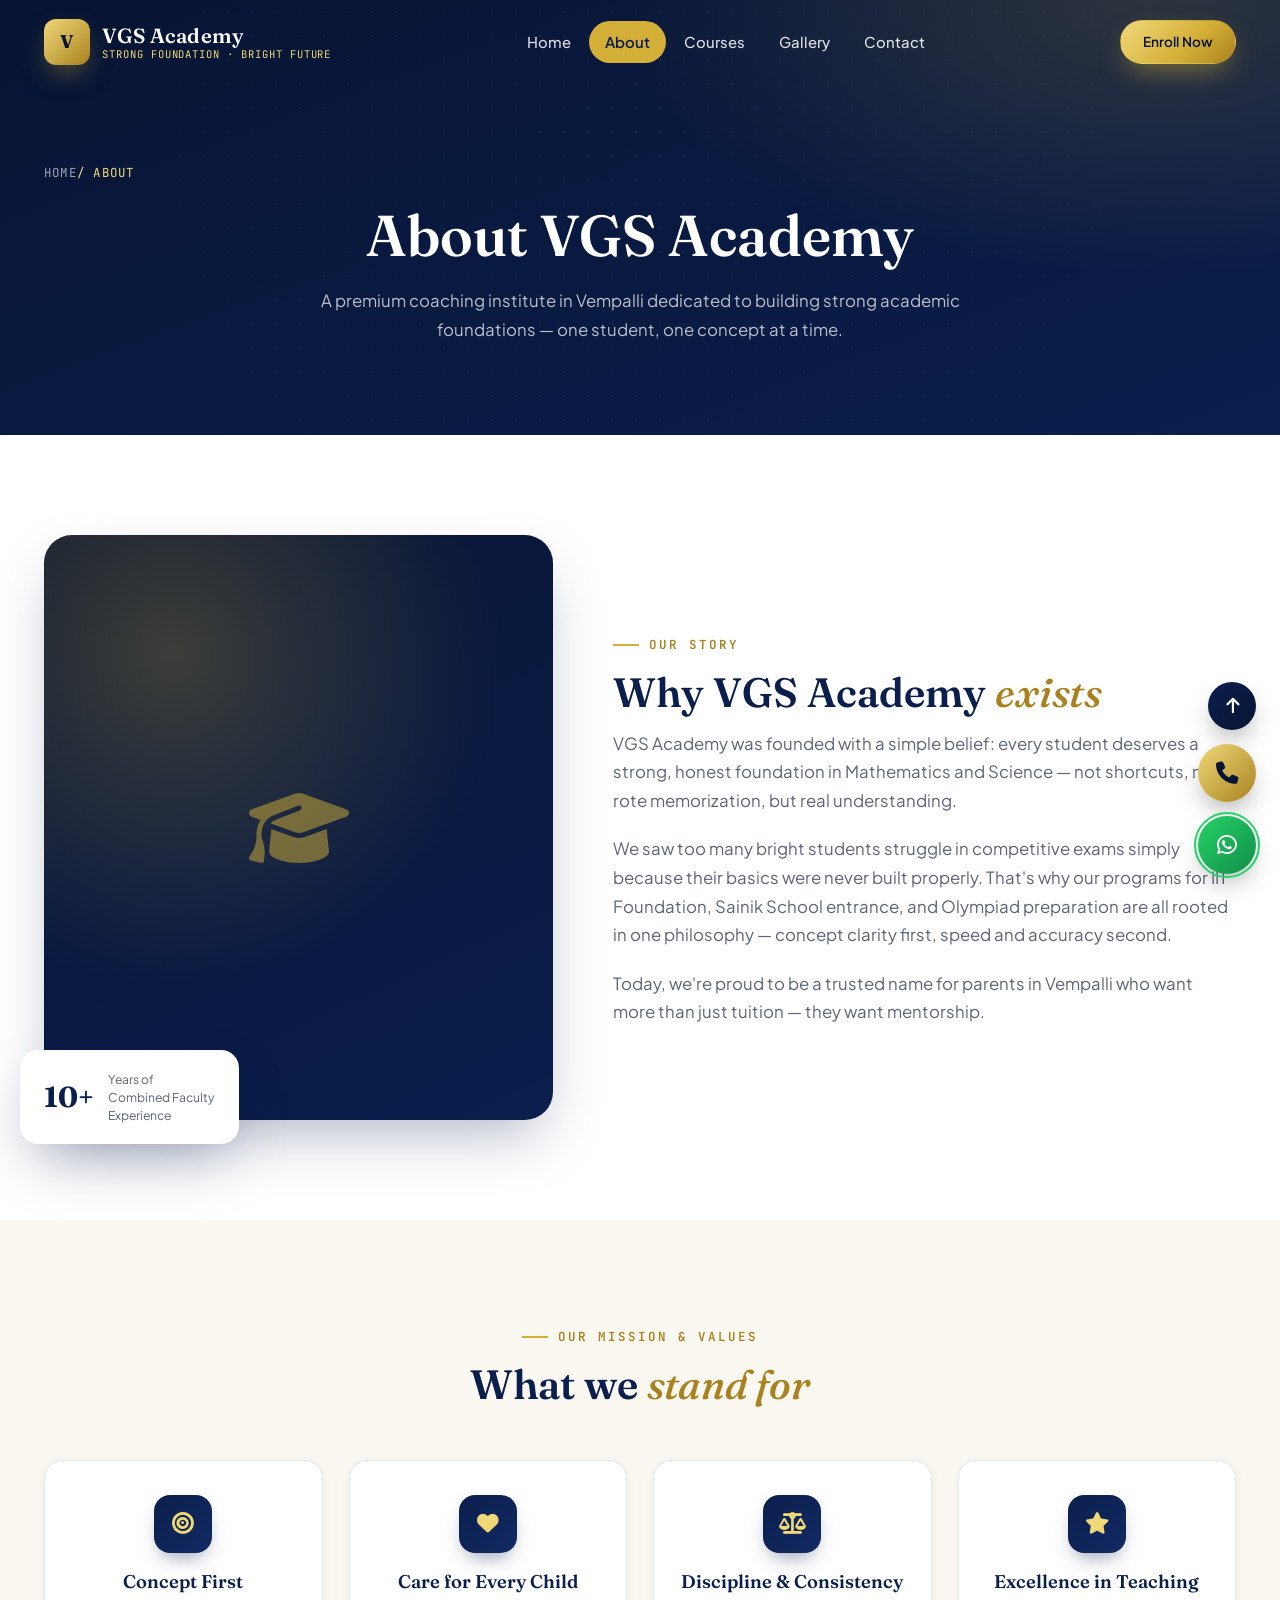
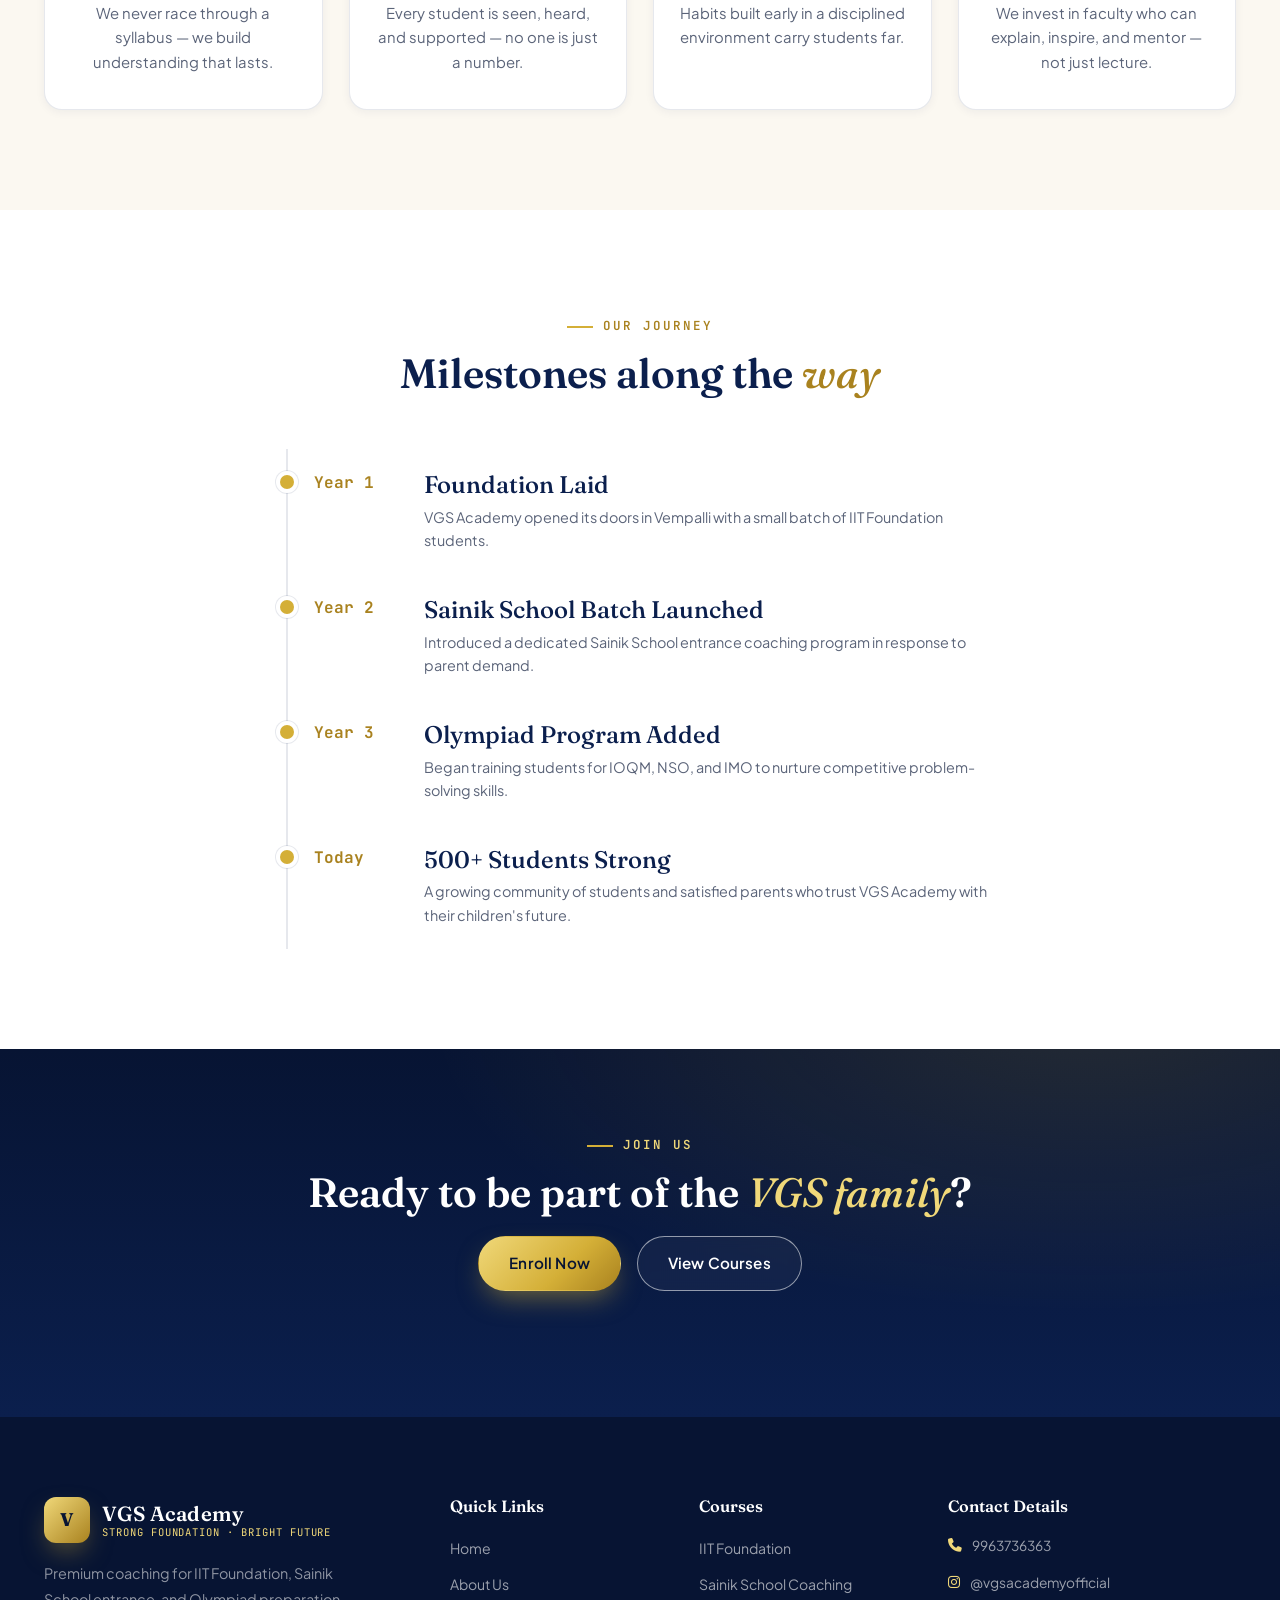
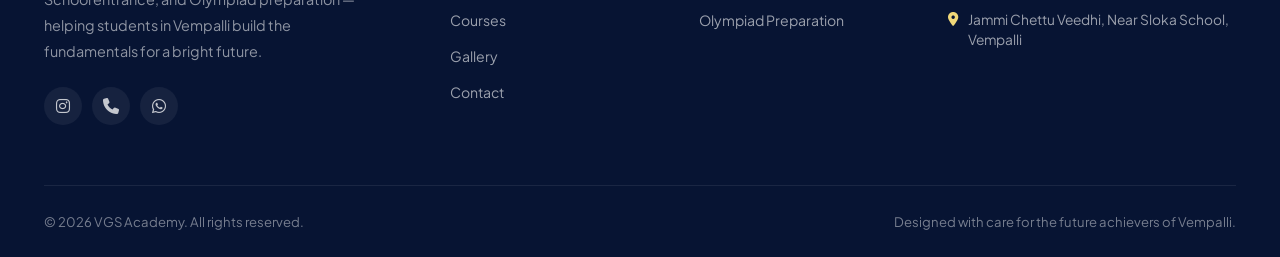
==== about.html @ bb4ebc52 "Init VGS Academy: Flask backend, SQLite database, WhatsApp integration, Admin dashboard, and Gallery" ====
<!DOCTYPE html>
<html lang="en">
<head>
<meta charset="UTF-8">
<meta name="viewport" content="width=device-width, initial-scale=1.0">
<title>About Us | VGS Academy</title>
<meta name="description" content="Learn about VGS Academy's mission to build strong academic foundations for students preparing for IIT-JEE, Sainik School and Olympiads.">
<link rel="icon" href="data:image/svg+xml,<svg xmlns=%22http://www.w3.org/2000/svg%22 viewBox=%220 0 100 100%22><rect width=%22100%22 height=%22100%22 rx=%2222%22 fill=%22%230B1F4D%22/><text x=%2250%22 y=%2266%22 font-size=%2244%22 fill=%22%23D4AF37%22 text-anchor=%22middle%22 font-family=%22serif%22>V</text></svg>">
<link rel="preconnect" href="https://fonts.googleapis.com">
<link href="https://fonts.googleapis.com/css2?family=Fraunces:ital,wght@0,500;0,600;0,700;1,500&family=Plus+Jakarta+Sans:wght@400;500;600;700;800&family=JetBrains+Mono:wght@500;600&display=swap" rel="stylesheet">
<link rel="stylesheet" href="https://cdnjs.cloudflare.com/ajax/libs/font-awesome/6.5.1/css/all.min.css">
<link rel="stylesheet" href="https://cdnjs.cloudflare.com/ajax/libs/bootstrap/5.3.3/css/bootstrap.min.css">
<link rel="stylesheet" href="css/style.css">
</head>
<body>

<header class="navbar" id="navbar">
  <div class="container">
    <a href="index.html" class="brand">
      <span class="brand-mark">V</span>
      <span class="brand-text"><span class="name">VGS Academy</span><span class="tag">Strong Foundation · Bright Future</span></span>
    </a>
    <nav class="nav-links">
      <a href="index.html">Home</a>
      <a href="about.html" class="active">About</a>
      <a href="courses.html">Courses</a>
      <a href="gallery.html">Gallery</a>
      <a href="contact.html">Contact</a>
    </nav>
    <div class="nav-cta"><a href="contact.html" class="btn btn-gold btn-sm">Enroll Now</a></div>
    <button class="nav-toggle" aria-label="Open menu"><i class="fa-solid fa-bars"></i></button>
  </div>
</header>

<div class="mobile-menu">
  <div class="mobile-menu-top">
    <span class="brand-text"><span class="name" style="color:#fff;">VGS Academy</span></span>
    <button class="mobile-close" aria-label="Close menu"><i class="fa-solid fa-xmark"></i></button>
  </div>
  <a href="index.html">Home</a>
  <a href="about.html">About</a>
  <a href="courses.html">Courses</a>
  <a href="gallery.html">Gallery</a>
  <a href="contact.html">Contact</a>
  <a href="contact.html" class="btn btn-gold" style="margin-top:26px; font-size:1rem;">Enroll Now</a>
</div>

<section class="page-hero">
  <div class="container">
    <div class="breadcrumb"><a href="index.html">Home</a> / About</div>
    <h1>About VGS Academy</h1>
    <p>A premium coaching institute in Vempalli dedicated to building strong academic foundations — one student, one concept at a time.</p>
  </div>
</section>

<section class="section-pad">
  <div class="container">
    <div class="about-split">
      <div class="about-visual reveal">
        <div class="about-frame"><i class="fa-solid fa-graduation-cap"></i></div>
        <div class="about-badge-float">
          <span class="n">10+</span>
          <span class="l">Years of<br>Combined Faculty<br>Experience</span>
        </div>
      </div>
      <div class="reveal reveal-delay-1">
        <span class="eyebrow">Our Story</span>
        <h2 class="section-title">Why VGS Academy <em>exists</em></h2>
        <p class="section-sub" style="margin-bottom:20px;">VGS Academy was founded with a simple belief: every student deserves a strong, honest foundation in Mathematics and Science — not shortcuts, not rote memorization, but real understanding.</p>
        <p class="section-sub" style="margin-bottom:20px;">We saw too many bright students struggle in competitive exams simply because their basics were never built properly. That's why our programs for IIT Foundation, Sainik School entrance, and Olympiad preparation are all rooted in one philosophy — concept clarity first, speed and accuracy second.</p>
        <p class="section-sub">Today, we're proud to be a trusted name for parents in Vempalli who want more than just tuition — they want mentorship.</p>
      </div>
    </div>
  </div>
</section>

<section class="section-pad bg-cream">
  <div class="container">
    <div class="section-head center reveal">
      <span class="eyebrow">Our Mission &amp; Values</span>
      <h2 class="section-title">What we <em>stand for</em></h2>
    </div>
    <div class="grid grid-4">
      <div class="feature-card value-card reveal"><div class="feature-icon" style="margin:0 auto 18px;"><i class="fa-solid fa-bullseye"></i></div><h3>Concept First</h3><p>We never race through a syllabus — we build understanding that lasts.</p></div>
      <div class="feature-card value-card reveal reveal-delay-1"><div class="feature-icon" style="margin:0 auto 18px;"><i class="fa-solid fa-heart"></i></div><h3>Care for Every Child</h3><p>Every student is seen, heard, and supported — no one is just a number.</p></div>
      <div class="feature-card value-card reveal reveal-delay-2"><div class="feature-icon" style="margin:0 auto 18px;"><i class="fa-solid fa-scale-balanced"></i></div><h3>Discipline &amp; Consistency</h3><p>Habits built early in a disciplined environment carry students far.</p></div>
      <div class="feature-card value-card reveal reveal-delay-3"><div class="feature-icon" style="margin:0 auto 18px;"><i class="fa-solid fa-star"></i></div><h3>Excellence in Teaching</h3><p>We invest in faculty who can explain, inspire, and mentor — not just lecture.</p></div>
    </div>
  </div>
</section>

<section class="section-pad">
  <div class="container">
    <div class="section-head center reveal">
      <span class="eyebrow">Our Journey</span>
      <h2 class="section-title">Milestones along the <em>way</em></h2>
    </div>
    <div style="max-width:720px; margin:0 auto;" class="reveal">
      <div class="timeline">
        <div class="tl-item"><span class="tl-year">Year 1</span><div><h4>Foundation Laid</h4><p>VGS Academy opened its doors in Vempalli with a small batch of IIT Foundation students.</p></div></div>
        <div class="tl-item"><span class="tl-year">Year 2</span><div><h4>Sainik School Batch Launched</h4><p>Introduced a dedicated Sainik School entrance coaching program in response to parent demand.</p></div></div>
        <div class="tl-item"><span class="tl-year">Year 3</span><div><h4>Olympiad Program Added</h4><p>Began training students for IOQM, NSO, and IMO to nurture competitive problem-solving skills.</p></div></div>
        <div class="tl-item"><span class="tl-year">Today</span><div><h4>500+ Students Strong</h4><p>A growing community of students and satisfied parents who trust VGS Academy with their children's future.</p></div></div>
      </div>
    </div>
  </div>
</section>

<section class="section-pad bg-navy-deep" style="padding:80px 0;">
  <div class="container" style="text-align:center;">
    <div class="reveal">
      <span class="eyebrow" style="color:var(--gold-light);">Join Us</span>
      <h2 class="section-title" style="color:#fff;">Ready to be part of the <em style="color:var(--gold-light);">VGS family</em>?</h2>
      <div class="hero-ctas" style="justify-content:center; margin-top:20px;">
        <a href="contact.html" class="btn btn-gold">Enroll Now</a>
        <a href="courses.html" class="btn btn-outline-light">View Courses</a>
      </div>
    </div>
  </div>
</section>

<footer class="footer">
  <div class="container">
    <div class="footer-grid">
      <div class="footer-brand">
        <div class="brand">
          <span class="brand-mark">V</span>
          <span class="brand-text"><span class="name" style="color:#fff;">VGS Academy</span><span class="tag">Strong Foundation · Bright Future</span></span>
        </div>
        <p>Premium coaching for IIT Foundation, Sainik School entrance, and Olympiad preparation — helping students in Vempalli build the fundamentals for a bright future.</p>
        <div class="footer-socials">
          <a href="https://instagram.com/vgsacademyofficial" target="_blank" rel="noopener" aria-label="Instagram"><i class="fa-brands fa-instagram"></i></a>
          <a href="tel:9963736363" aria-label="Call"><i class="fa-solid fa-phone"></i></a>
          <a href="https://wa.me/919963736363" target="_blank" rel="noopener" aria-label="WhatsApp"><i class="fa-brands fa-whatsapp"></i></a>
        </div>
      </div>
      <div>
        <h4>Quick Links</h4>
        <ul>
          <li><a href="index.html">Home</a></li>
          <li><a href="about.html">About Us</a></li>
          <li><a href="courses.html">Courses</a></li>
          <li><a href="gallery.html">Gallery</a></li>
          <li><a href="contact.html">Contact</a></li>
        </ul>
      </div>
      <div>
        <h4>Courses</h4>
        <ul>
          <li><a href="courses.html#iit-foundation">IIT Foundation</a></li>
          <li><a href="courses.html#sainik-school">Sainik School Coaching</a></li>
          <li><a href="courses.html#olympiad">Olympiad Preparation</a></li>
        </ul>
      </div>
      <div>
        <h4>Contact Details</h4>
        <div class="contact-mini"><i class="fa-solid fa-phone"></i><span>9963736363</span></div>
        <div class="contact-mini"><i class="fa-brands fa-instagram"></i><span>@vgsacademyofficial</span></div>
        <div class="contact-mini"><i class="fa-solid fa-location-dot"></i><span>Jammi Chettu Veedhi, Near Sloka School, Vempalli</span></div>
      </div>
    </div>
    <div class="footer-bottom">
      <span>© 2026 VGS Academy. All rights reserved.</span>
      <span>Designed with care for the future achievers of Vempalli.</span>
    </div>
  </div>
</footer>

<div class="float-stack">
  <a href="#" class="float-btn top" aria-label="Back to top"><i class="fa-solid fa-arrow-up"></i></a>
  <a href="tel:9963736363" class="float-btn call" aria-label="Call Now"><i class="fa-solid fa-phone"></i></a>
  <a href="https://wa.me/919963736363" target="_blank" rel="noopener" class="float-btn whatsapp" aria-label="WhatsApp"><span class="float-ping"></span><i class="fa-brands fa-whatsapp"></i></a>
</div>

<script src="https://cdnjs.cloudflare.com/ajax/libs/bootstrap/5.3.3/js/bootstrap.bundle.min.js"></script>
<script src="js/script.js"></script>
</body>
</html>
---- css/style.css ----
/* ==========================================================================
   VGS ACADEMY — Design System
   Palette: Royal Blue #0B1F4D · Gold #D4AF37 · White · Cream · Ink
   Type: "Fraunces" (display serif) + "Plus Jakarta Sans" (body/UI)
   ========================================================================== */

:root{
  --navy: #0B1F4D;
  --navy-2: #122a63;
  --navy-dark: #071433;
  --gold: #D4AF37;
  --gold-light: #f0d879;
  --gold-deep: #a9821f;
  --white: #ffffff;
  --cream: #FBF8F1;
  --cream-2: #F4EFE2;
  --ink: #1C2333;
  --ink-muted: #5B6479;
  --line: rgba(11,31,77,0.10);
  --shadow-sm: 0 2px 10px rgba(11,31,77,0.06);
  --shadow-md: 0 10px 30px rgba(11,31,77,0.10);
  --shadow-lg: 0 25px 60px -15px rgba(11,31,77,0.35);
  --shadow-gold: 0 12px 28px -8px rgba(212,175,55,0.55);
  --radius-sm: 10px;
  --radius-md: 18px;
  --radius-lg: 28px;
  --ff-display: "Fraunces", "Georgia", serif;
  --ff-body: "Plus Jakarta Sans", "Segoe UI", sans-serif;
  --ff-mono: "JetBrains Mono", monospace;
  --container: 1240px;
  --nav-h: 84px;
}

*,*::before,*::after{ box-sizing: border-box; }
html{ scroll-behavior: smooth; }
body{
  margin:0;
  font-family: var(--ff-body);
  color: var(--ink);
  background: var(--white);
  -webkit-font-smoothing: antialiased;
  overflow-x: hidden;
}
img{ max-width:100%; display:block; }
a{ text-decoration:none; color:inherit; }
ul{ list-style:none; margin:0; padding:0; }
button{ font-family: inherit; cursor:pointer; }
input,textarea,select{ font-family: inherit; }

.container{ width:100%; max-width: var(--container); margin:0 auto; padding: 0 24px; }
section{ position:relative; }

/* Eyebrow / section heading system */
.eyebrow{
  display:inline-flex; align-items:center; gap:10px;
  font-family: var(--ff-mono);
  font-size: 12.5px; letter-spacing: 0.16em; text-transform: uppercase;
  color: var(--gold-deep);
  font-weight: 600;
  margin-bottom: 14px;
}
.eyebrow::before{
  content:""; width:26px; height:2px; background: var(--gold);
  display:inline-block;
}
.section-head{ max-width: 680px; margin-bottom: 52px; }
.section-head.center{ margin-left:auto; margin-right:auto; text-align:center; }
.section-title{
  font-family: var(--ff-display);
  font-optical-sizing: auto;
  font-weight: 600;
  font-size: clamp(2rem, 3.2vw, 2.7rem);
  line-height: 1.15;
  color: var(--navy);
  margin: 0 0 14px;
}
.section-title em{ font-style: italic; color: var(--gold-deep); font-weight: 500; }
.section-sub{ color: var(--ink-muted); font-size: 1.05rem; line-height: 1.7; margin:0; }
.section-head.light .section-title{ color:var(--white); }
.section-head.light .section-sub{ color: rgba(255,255,255,0.72); }
.section-head.light .eyebrow{ color: var(--gold-light); }
.section-head.light .eyebrow::before{ background: var(--gold-light); }

.section-pad{ padding: 100px 0; }
.bg-cream{ background: var(--cream); }
.bg-navy{ background: var(--navy); color:var(--white); }
.bg-navy-deep{
  background:
    radial-gradient(1100px 500px at 85% -10%, rgba(212,175,55,0.14), transparent 60%),
    linear-gradient(180deg, var(--navy-dark), var(--navy));
  color: var(--white);
}

/* Buttons */
.btn{
  display:inline-flex; align-items:center; justify-content:center; gap:10px;
  padding: 15px 30px;
  border-radius: 999px;
  font-weight: 600;
  font-size: 0.95rem;
  letter-spacing: 0.01em;
  border: 1.5px solid transparent;
  transition: transform .35s cubic-bezier(.2,.9,.3,1), box-shadow .35s ease, background .35s ease, color .35s ease, border-color .35s ease;
  white-space: nowrap;
}
.btn:active{ transform: translateY(1px) scale(.99); }
.btn-gold{
  background: linear-gradient(135deg, var(--gold-light), var(--gold) 60%, var(--gold-deep));
  color: var(--navy-dark);
  box-shadow: var(--shadow-gold);
}
.btn-gold:hover{ transform: translateY(-3px); box-shadow: 0 18px 36px -10px rgba(212,175,55,0.65); }
.btn-outline-light{
  border-color: rgba(255,255,255,0.55);
  color: var(--white);
  background: rgba(255,255,255,0.04);
  backdrop-filter: blur(6px);
}
.btn-outline-light:hover{ background: rgba(255,255,255,0.14); border-color: #fff; transform: translateY(-3px); }
.btn-navy{
  background: var(--navy);
  color: var(--white);
  box-shadow: var(--shadow-md);
}
.btn-navy:hover{ background: var(--navy-2); transform: translateY(-3px); }
.btn-block{ width:100%; }
.btn-sm{ padding: 11px 22px; font-size: 0.85rem; }

/* ==========================================================================
   NAVIGATION
   ========================================================================== */
.navbar{
  position: fixed; top:0; left:0; right:0; z-index: 1000;
  height: var(--nav-h);
  display:flex; align-items:center;
  background: rgba(11,31,77,0.0);
  transition: background .4s ease, height .4s ease, box-shadow .4s ease, backdrop-filter .4s ease;
}
.navbar.is-scrolled{
  height: 68px;
  background: rgba(11,31,77,0.92);
  backdrop-filter: blur(14px) saturate(140%);
  box-shadow: 0 8px 30px rgba(7,20,51,0.25);
}
.navbar .container{ display:flex; align-items:center; justify-content:space-between; }
.brand{ display:flex; align-items:center; gap:12px; }
.brand-mark{
  width:46px; height:46px; border-radius: 12px;
  background: linear-gradient(135deg, var(--gold-light), var(--gold-deep));
  display:flex; align-items:center; justify-content:center;
  font-family: var(--ff-display); font-weight:700; color: var(--navy-dark);
  font-size: 1.15rem; box-shadow: var(--shadow-gold);
  flex-shrink:0;
}
.brand-text{ display:flex; flex-direction:column; line-height:1.15; }
.brand-text .name{ font-family: var(--ff-display); font-weight:600; font-size:1.28rem; color:#fff; letter-spacing:.01em; }
.brand-text .tag{ font-size:.66rem; letter-spacing:.09em; text-transform:uppercase; color: var(--gold-light); font-family: var(--ff-mono); }

.nav-links{ display:flex; align-items:center; gap:2px; }
.nav-links a{
  color: rgba(255,255,255,0.86); font-weight:500; font-size:0.93rem;
  padding: 10px 16px; border-radius: 999px; position:relative;
  transition: color .3s ease, background .3s ease;
}
.nav-links a:hover{ color:#fff; background: rgba(255,255,255,0.08); }
.nav-links a.active{ color: var(--navy); background: var(--gold); font-weight:600; }
.nav-cta{ display:flex; align-items:center; gap:10px; }
.nav-toggle{
  display:none; width:44px; height:44px; border-radius:12px; border:1px solid rgba(255,255,255,.25);
  background: rgba(255,255,255,.06); color:#fff; align-items:center; justify-content:center; font-size:1.15rem;
}

.mobile-menu{
  position: fixed; inset: 0; z-index:1100;
  background: var(--navy-dark);
  display:flex; flex-direction:column;
  padding: 26px 26px 40px;
  transform: translateX(100%);
  transition: transform .45s cubic-bezier(.2,.9,.2,1);
}
.mobile-menu.open{ transform: translateX(0); }
.mobile-menu-top{ display:flex; justify-content:space-between; align-items:center; margin-bottom: 40px; }
.mobile-menu a{
  color:#fff; font-family: var(--ff-display); font-size:1.7rem; padding: 16px 4px;
  border-bottom: 1px solid rgba(255,255,255,0.08);
}
.mobile-close{ width:44px;height:44px;border-radius:12px;background:rgba(255,255,255,.08);color:#fff;display:flex;align-items:center;justify-content:center;border:none;font-size:1.2rem; }

/* ==========================================================================
   HERO
   ========================================================================== */
.hero{
  position: relative;
  min-height: 100vh;
  display:flex; align-items:center;
  background:
    radial-gradient(900px 500px at 88% 8%, rgba(212,175,55,0.22), transparent 60%),
    radial-gradient(700px 500px at 8% 95%, rgba(212,175,55,0.10), transparent 55%),
    linear-gradient(160deg, var(--navy-dark) 0%, var(--navy) 55%, var(--navy-2) 100%);
  overflow: hidden;
  padding-top: var(--nav-h);
}
.hero-pattern{
  position:absolute; inset:0; opacity:0.5; pointer-events:none;
  background-image: radial-gradient(rgba(255,255,255,0.09) 1px, transparent 1px);
  background-size: 26px 26px;
  mask-image: radial-gradient(circle at 70% 40%, black, transparent 75%);
}
.hero-orbit-icon{
  position:absolute; color: rgba(212,175,55,0.28); pointer-events:none;
  animation: floaty 7s ease-in-out infinite;
}
.hero-orbit-icon.i1{ top: 16%; left: 6%; font-size: 2.4rem; animation-delay: 0s; }
.hero-orbit-icon.i2{ top: 68%; left: 12%; font-size: 1.8rem; animation-delay: 1.2s; color: rgba(255,255,255,0.14);}
.hero-orbit-icon.i3{ top: 12%; right: 8%; font-size: 3rem; animation-delay: .6s; }
.hero-orbit-icon.i4{ top: 78%; right: 14%; font-size: 2.1rem; animation-delay: 1.8s; color: rgba(255,255,255,0.14);}
.hero-orbit-icon.i5{ top: 45%; right: 4%; font-size: 1.6rem; animation-delay: 2.4s; }
@keyframes floaty{ 0%,100%{ transform: translateY(0) rotate(0deg);} 50%{ transform: translateY(-18px) rotate(6deg);} }

.hero .container{ display:grid; grid-template-columns: 1.15fr 0.85fr; gap: 40px; align-items:center; position:relative; z-index:2; padding-top: 40px; padding-bottom: 60px; }

.hero-badge{
  display:inline-flex; align-items:center; gap:8px;
  background: rgba(212,175,55,0.12); border:1px solid rgba(212,175,55,0.4);
  color: var(--gold-light); padding: 8px 16px; border-radius:999px;
  font-family: var(--ff-mono); font-size:0.75rem; letter-spacing:0.08em; text-transform:uppercase;
  margin-bottom: 26px;
}
.hero-title{
  font-family: var(--ff-display);
  font-size: clamp(2.8rem, 6vw, 5rem);
  line-height: 0.98;
  color: #fff;
  font-weight: 600;
  margin: 0 0 4px;
  letter-spacing: -0.01em;
}
.hero-title .accent{
  font-style: italic; font-weight: 500;
  background: linear-gradient(135deg, var(--gold-light), var(--gold));
  -webkit-background-clip: text; background-clip:text; color: transparent;
}
.hero-subtitle{
  font-size: clamp(1.05rem, 1.6vw, 1.35rem);
  color: var(--gold-light);
  font-weight: 600;
  margin: 18px 0 20px;
  font-family: var(--ff-body);
}
.hero-desc{
  color: rgba(255,255,255,0.72);
  font-size: 1.05rem; line-height: 1.8; max-width: 560px; margin: 0 0 36px;
}
.hero-ctas{ display:flex; gap:16px; flex-wrap:wrap; margin-bottom: 46px; }
.hero-stats{ display:flex; gap: 34px; flex-wrap:wrap; }
.hero-stats .stat b{ display:block; font-family: var(--ff-display); font-size:1.7rem; color:#fff; }
.hero-stats .stat span{ font-size:0.8rem; color: rgba(255,255,255,0.55); letter-spacing:.02em; }

.hero-visual{ position:relative; }
.hero-card{
  position:relative; border-radius: var(--radius-lg);
  background: rgba(255,255,255,0.06);
  border: 1px solid rgba(255,255,255,0.14);
  backdrop-filter: blur(18px);
  box-shadow: var(--shadow-lg);
  padding: 30px;
  display:grid; gap: 16px;
}
.hero-card-row{
  display:flex; align-items:center; gap:14px;
  background: rgba(255,255,255,0.05);
  border: 1px solid rgba(255,255,255,0.08);
  border-radius: var(--radius-md);
  padding: 16px 18px;
  transition: transform .35s ease, background .35s ease;
}
.hero-card-row:hover{ transform: translateX(6px); background: rgba(255,255,255,0.09); }
.hero-card-row .ic{
  width:44px; height:44px; border-radius: 12px; flex-shrink:0;
  background: linear-gradient(135deg, var(--gold-light), var(--gold-deep));
  display:flex; align-items:center; justify-content:center; color: var(--navy-dark); font-size:1.05rem;
}
.hero-card-row .txt b{ display:block; color:#fff; font-size:0.95rem; }
.hero-card-row .txt span{ color: rgba(255,255,255,0.55); font-size:0.78rem; }
.hero-card-badge{
  position:absolute; top:-18px; right:24px;
  background: linear-gradient(135deg, var(--gold-light), var(--gold-deep));
  color: var(--navy-dark); font-weight:700; font-size:0.8rem;
  padding: 10px 18px; border-radius: 999px; box-shadow: var(--shadow-gold);
  display:flex; align-items:center; gap:8px;
}

.scroll-cue{
  position:absolute; bottom: 26px; left:50%; transform: translateX(-50%);
  display:flex; flex-direction:column; align-items:center; gap:8px;
  color: rgba(255,255,255,0.5); font-family: var(--ff-mono); font-size:.7rem; letter-spacing:.12em; text-transform:uppercase;
  z-index:2;
}
.scroll-cue .line{ width:1px; height:34px; background: linear-gradient(var(--gold), transparent); animation: pulse-line 1.8s ease-in-out infinite; }
@keyframes pulse-line{ 0%,100%{ opacity:.3; } 50%{ opacity:1; } }

/* ==========================================================================
   PAGE HERO (inner pages)
   ========================================================================== */
.page-hero{
  padding: calc(var(--nav-h) + 80px) 0 90px;
  background:
    radial-gradient(900px 460px at 90% 0%, rgba(212,175,55,0.18), transparent 60%),
    linear-gradient(160deg, var(--navy-dark), var(--navy));
  color:#fff; text-align:center; position:relative; overflow:hidden;
}
.page-hero::after{
  content:""; position:absolute; inset:0;
  background-image: radial-gradient(rgba(255,255,255,0.08) 1px, transparent 1px);
  background-size: 24px 24px;
  mask-image: radial-gradient(circle at 50% 30%, black, transparent 75%);
}
.page-hero .container{ position:relative; z-index:2; }
.breadcrumb{ font-family: var(--ff-mono); font-size:.78rem; letter-spacing:.1em; text-transform:uppercase; color: var(--gold-light); margin-bottom:18px; }
.breadcrumb a{ color: rgba(255,255,255,0.6); }
.page-hero h1{ font-family: var(--ff-display); font-size: clamp(2.3rem,4.6vw,3.6rem); margin:0 0 16px; font-weight:600; }
.page-hero p{ color: rgba(255,255,255,0.72); max-width: 640px; margin: 0 auto; font-size:1.05rem; line-height:1.75; }

/* ==========================================================================
   FEATURE / WHY-CHOOSE CARDS
   ========================================================================== */
.grid{ display:grid; gap: 26px; }
.grid-4{ grid-template-columns: repeat(4, 1fr); }
.grid-3{ grid-template-columns: repeat(3, 1fr); }
.grid-2{ grid-template-columns: repeat(2, 1fr); }

.feature-card{
  background: #fff; border-radius: var(--radius-md);
  border: 1px solid var(--line);
  padding: 32px 26px;
  box-shadow: var(--shadow-sm);
  transition: transform .4s cubic-bezier(.2,.9,.2,1), box-shadow .4s ease, border-color .4s ease;
  position: relative; overflow:hidden;
}
.feature-card::before{
  content:""; position:absolute; top:0; left:0; right:0; height:3px;
  background: linear-gradient(90deg, var(--gold), var(--navy));
  transform: scaleX(0); transform-origin:left; transition: transform .5s ease;
}
.feature-card:hover{ transform: translateY(-8px); box-shadow: var(--shadow-md); border-color: rgba(212,175,55,0.4); }
.feature-card:hover::before{ transform: scaleX(1); }
.feature-icon{
  width:58px; height:58px; border-radius:16px;
  background: linear-gradient(135deg, var(--navy), var(--navy-2));
  color: var(--gold-light);
  display:flex; align-items:center; justify-content:center; font-size:1.35rem;
  margin-bottom: 20px;
  box-shadow: 0 10px 20px -8px rgba(11,31,77,0.5);
}
.feature-card h3{ font-family: var(--ff-display); font-size:1.15rem; color: var(--navy); margin: 0 0 8px; font-weight:600; }
.feature-card p{ color: var(--ink-muted); font-size:0.93rem; line-height:1.65; margin:0; }

/* ==========================================================================
   COURSE CARDS
   ========================================================================== */
.course-card{
  background:#fff; border-radius: var(--radius-lg); overflow:hidden;
  box-shadow: var(--shadow-sm); border:1px solid var(--line);
  transition: transform .4s cubic-bezier(.2,.9,.2,1), box-shadow .4s ease;
  display:flex; flex-direction:column;
}
.course-card:hover{ transform: translateY(-10px); box-shadow: var(--shadow-lg); }
.course-card .cc-head{
  padding: 34px 30px 26px;
  background: linear-gradient(150deg, var(--navy-dark), var(--navy));
  color:#fff; position:relative; overflow:hidden;
}
.course-card .cc-head::after{
  content:""; position:absolute; width:170px; height:170px; border-radius:50%;
  background: radial-gradient(circle, rgba(212,175,55,0.35), transparent 70%);
  top:-70px; right:-70px;
}
.course-card .cc-num{ font-family: var(--ff-mono); color: var(--gold-light); font-size:.78rem; letter-spacing:.14em; text-transform:uppercase; }
.course-card .cc-icon{
  width:56px; height:56px; border-radius:14px; margin: 16px 0 14px;
  background: linear-gradient(135deg, var(--gold-light), var(--gold-deep));
  display:flex; align-items:center; justify-content:center; color: var(--navy-dark); font-size:1.3rem;
}
.course-card h3{ font-family: var(--ff-display); font-size:1.4rem; margin:0; font-weight:600; position:relative; z-index:2; }
.course-card .cc-body{ padding: 26px 30px 30px; flex:1; display:flex; flex-direction:column; }
.course-card .cc-body p.desc{ color: var(--ink-muted); font-size:.93rem; margin: 0 0 18px; line-height:1.6; }
.course-list{ margin: 0 0 24px; flex:1; }
.course-list li{ display:flex; align-items:center; gap:10px; padding: 8px 0; color: var(--ink); font-size:.93rem; border-bottom: 1px dashed var(--line); }
.course-list li:last-child{ border-bottom:none; }
.course-list li i{ color: var(--gold-deep); font-size:.85rem; width:18px; }

/* ==========================================================================
   HABITS — orbit / compass layout (signature element)
   ========================================================================== */
.habit-compass{
  position: relative;
  display:grid; place-items:center;
  min-height: 620px;
}
.habit-center{
  width: 190px; height:190px; border-radius:50%;
  background: radial-gradient(circle at 35% 30%, var(--navy-2), var(--navy-dark));
  border: 2px solid rgba(212,175,55,0.5);
  display:flex; flex-direction:column; align-items:center; justify-content:center;
  color:#fff; text-align:center; z-index:3; box-shadow: 0 0 0 12px rgba(212,175,55,0.06), var(--shadow-lg);
}
.habit-center i{ color: var(--gold-light); font-size:1.6rem; margin-bottom:8px; }
.habit-center b{ font-family: var(--ff-display); font-size:1.05rem; line-height:1.25; padding:0 14px; }
.habit-ring{
  position:absolute; border-radius:50%; border: 1.5px dashed rgba(11,31,77,0.15);
  width: 560px; height:560px;
}
.habit-node{
  position:absolute; width: 190px;
  background:#fff; border-radius: var(--radius-md); border:1px solid var(--line);
  box-shadow: var(--shadow-md); padding: 20px; text-align:center;
  transition: transform .35s ease, box-shadow .35s ease;
}
.habit-node:hover{ transform: translateY(-6px) scale(1.03); box-shadow: var(--shadow-lg); }
.habit-node .hn-num{ font-family: var(--ff-mono); color: var(--gold-deep); font-size:.72rem; letter-spacing:.1em; }
.habit-node .hn-icon{
  width:48px; height:48px; border-radius:50%; margin: 10px auto 12px;
  background: linear-gradient(135deg, var(--gold-light), var(--gold-deep));
  display:flex; align-items:center; justify-content:center; color:var(--navy-dark); font-size:1.15rem;
}
.habit-node h4{ font-family: var(--ff-display); font-size:.98rem; color:var(--navy); margin:0; font-weight:600; line-height:1.3;}

.habit-node.n1{ top: 0; left: 50%; transform: translate(-50%, -35%); }
.habit-node.n2{ top: 22%; right: -4%; }
.habit-node.n3{ bottom: 18%; right: 4%; }
.habit-node.n4{ bottom: 18%; left: 4%; }
.habit-node.n5{ top: 22%; left: -4%; }

.habit-list-mobile{ display:none; }

/* ==========================================================================
   BATCH TIMINGS
   ========================================================================== */
.batch-card{
  background: linear-gradient(160deg,#fff, var(--cream));
  border: 1px solid var(--line); border-radius: var(--radius-lg);
  padding: 40px 34px; text-align:center; box-shadow: var(--shadow-sm);
  transition: transform .4s ease, box-shadow .4s ease;
  position:relative; overflow:hidden;
}
.batch-card:hover{ transform: translateY(-8px); box-shadow: var(--shadow-md); }
.batch-clock{
  width: 96px; height:96px; margin: 0 auto 22px; border-radius:50%;
  background: linear-gradient(135deg, var(--navy-dark), var(--navy-2));
  display:flex; align-items:center; justify-content:center;
  box-shadow: 0 0 0 8px rgba(212,175,55,0.09);
  position:relative;
}
.batch-clock i{ color: var(--gold-light); font-size:2.1rem; }
.batch-card h3{ font-family: var(--ff-display); color:var(--navy); font-size:1.3rem; margin: 0 0 6px; }
.batch-time{ font-family: var(--ff-mono); font-size:1.55rem; color: var(--gold-deep); font-weight:700; margin-bottom:10px; }
.batch-card p{ color: var(--ink-muted); font-size:.9rem; margin:0; }

/* ==========================================================================
   SPECIAL FOCUS SPLIT
   ========================================================================== */
.split{ display:grid; grid-template-columns: 1fr 1fr; gap: 0; border-radius: var(--radius-lg); overflow:hidden; box-shadow: var(--shadow-lg); }
.split-panel{ padding: 60px 50px; position:relative; }
.split-panel.dark{ background: linear-gradient(160deg, var(--navy-dark), var(--navy)); color:#fff; }
.split-panel.gold{ background: linear-gradient(160deg, #fff, var(--cream-2)); color: var(--ink); }
.split-panel .sp-icon{
  width:56px; height:56px; border-radius:14px; display:flex; align-items:center; justify-content:center; margin-bottom:22px; font-size:1.3rem;
}
.split-panel.dark .sp-icon{ background: rgba(212,175,55,0.16); color: var(--gold-light); border:1px solid rgba(212,175,55,0.35); }
.split-panel.gold .sp-icon{ background: var(--navy); color: var(--gold-light); }
.split-panel h3{ font-family: var(--ff-display); font-size:1.6rem; margin: 0 0 14px; font-weight:600; }
.split-panel p{ line-height:1.8; font-size:.98rem; }
.split-panel.dark p{ color: rgba(255,255,255,0.72); }
.split-panel.gold p{ color: var(--ink-muted); }
.split-panel ul{ margin-top:20px; display:grid; gap:10px; }
.split-panel ul li{ display:flex; gap:10px; align-items:flex-start; font-size:.92rem; }
.split-panel.dark ul li i{ color: var(--gold-light); margin-top:3px; }
.split-panel.gold ul li i{ color: var(--gold-deep); margin-top:3px; }

/* ==========================================================================
   STATS COUNTER
   ========================================================================== */
.stats-strip{
  display:grid; grid-template-columns: repeat(4,1fr);
  border-radius: var(--radius-lg);
  background: linear-gradient(120deg, var(--navy-dark), var(--navy) 60%, var(--navy-2));
  box-shadow: var(--shadow-lg);
  overflow:hidden;
}
.stat-box{ padding: 46px 20px; text-align:center; border-right: 1px solid rgba(255,255,255,0.09); position:relative; }
.stat-box:last-child{ border-right:none; }
.stat-box .num{
  font-family: var(--ff-display); font-size: clamp(2.1rem,3.4vw,2.8rem); color: var(--gold-light); font-weight:600; display:flex; align-items:baseline; justify-content:center; gap:2px;
}
.stat-box .label{ color: rgba(255,255,255,0.68); font-size:.85rem; margin-top:8px; letter-spacing:.01em; }
.stat-box i{ color: rgba(212,175,55,0.4); font-size:1.3rem; margin-bottom:10px; display:block; }

/* ==========================================================================
   GALLERY
   ========================================================================== */
.gallery-grid{ display:grid; grid-template-columns: repeat(4, 1fr); grid-auto-rows: 210px; gap: 18px; }
.g-item{
  position:relative; border-radius: var(--radius-md); overflow:hidden; cursor:pointer;
  display:flex; align-items:flex-end;
  box-shadow: var(--shadow-sm);
}
.g-item .g-bg{
  position:absolute; inset:0;
  display:flex; align-items:center; justify-content:center;
  font-size: 2.4rem; color: rgba(255,255,255,0.85);
  transition: transform .6s cubic-bezier(.2,.9,.2,1);
}
.g-item .g-overlay{
  position:absolute; inset:0; background: linear-gradient(0deg, rgba(7,20,51,0.82), transparent 55%);
  opacity:0; transition: opacity .4s ease;
}
.g-item:hover .g-bg{ transform: scale(1.12) rotate(2deg); }
.g-item:hover .g-overlay{ opacity:1; }
.g-item .g-label{
  position:relative; z-index:2; padding: 18px; color:#fff; font-family: var(--ff-display); font-weight:600; font-size:1.05rem;
  transform: translateY(10px); opacity:0; transition: all .4s ease;
}
.g-item:hover .g-label{ transform: translateY(0); opacity:1; }
.g-item.tall{ grid-row: span 2; }
.g-item.wide{ grid-column: span 2; }

.tone-1{ background: linear-gradient(135deg,#0B1F4D,#1a3a7a); }
.tone-2{ background: linear-gradient(135deg,#D4AF37,#a9821f); }
.tone-3{ background: linear-gradient(135deg,#1C2333,#0B1F4D); }
.tone-4{ background: linear-gradient(135deg,#5B6479,#1C2333); }
.tone-5{ background: linear-gradient(135deg,#a9821f,#D4AF37); }

/* Lightbox */
.lightbox{
  position: fixed; inset:0; z-index:2000; background: rgba(7,10,20,0.92);
  display:none; align-items:center; justify-content:center; padding: 40px; backdrop-filter: blur(6px);
}
.lightbox.open{ display:flex; }
.lightbox-box{
  width:min(560px,90vw); aspect-ratio: 4/3; border-radius: var(--radius-lg);
  display:flex; flex-direction:column; align-items:center; justify-content:center; color:#fff; text-align:center; gap:14px; position:relative;
}
.lightbox-box i{ font-size:3.2rem; color: rgba(255,255,255,0.9); }
.lightbox-close{ position:absolute; top:-50px; right:0; width:40px;height:40px;border-radius:50%; background: rgba(255,255,255,0.1); color:#fff; border:none; font-size:1.1rem; }

/* ==========================================================================
   TESTIMONIALS
   ========================================================================== */
.testi-track{ display:grid; grid-template-columns: repeat(3,1fr); gap: 26px; }
.testi-card{
  background:#fff; border: 1px solid var(--line); border-radius: var(--radius-md);
  padding: 30px; box-shadow: var(--shadow-sm); position:relative;
  transition: transform .4s ease, box-shadow .4s ease;
}
.testi-card:hover{ transform: translateY(-6px); box-shadow: var(--shadow-md); }
.testi-quote{ color: rgba(212,175,55,0.35); font-size:2.2rem; font-family: var(--ff-display); line-height:1; margin-bottom:8px; }
.testi-stars{ color: var(--gold); font-size:.82rem; margin-bottom:12px; }
.testi-card p.body{ color: var(--ink); font-size:.95rem; line-height:1.75; margin: 0 0 22px; }
.testi-person{ display:flex; align-items:center; gap:12px; }
.testi-avatar{
  width:46px; height:46px; border-radius:50%; flex-shrink:0;
  background: linear-gradient(135deg, var(--navy), var(--navy-2));
  color: var(--gold-light); display:flex; align-items:center; justify-content:center; font-family: var(--ff-display); font-weight:600;
}
.testi-person b{ display:block; font-size:.9rem; color: var(--navy); }
.testi-person span{ font-size:.78rem; color: var(--ink-muted); }

/* ==========================================================================
   FAQ ACCORDION
   ========================================================================== */
.faq-list{ max-width: 780px; margin: 0 auto; display:grid; gap:14px; }
.faq-item{ background:#fff; border:1px solid var(--line); border-radius: var(--radius-md); overflow:hidden; box-shadow: var(--shadow-sm); }
.faq-q{
  display:flex; align-items:center; justify-content:space-between; gap: 16px;
  padding: 22px 26px; cursor:pointer; font-family: var(--ff-display); font-weight:600; color: var(--navy); font-size:1.02rem;
}
.faq-q i{ color: var(--gold-deep); transition: transform .35s ease; flex-shrink:0; }
.faq-item.open .faq-q i{ transform: rotate(45deg); }
.faq-a{ max-height:0; overflow:hidden; transition: max-height .4s ease; }
.faq-a-inner{ padding: 0 26px 24px; color: var(--ink-muted); font-size:.93rem; line-height:1.75; }
.faq-item.open .faq-a{ max-height: 300px; }

/* ==========================================================================
   CONTACT
   ========================================================================== */
.contact-grid{ display:grid; grid-template-columns: 0.85fr 1.15fr; gap: 40px; align-items:start; }
.contact-info-card{
  background: linear-gradient(160deg, var(--navy-dark), var(--navy));
  color:#fff; border-radius: var(--radius-lg); padding: 40px 34px; box-shadow: var(--shadow-lg);
}
.contact-info-card h3{ font-family: var(--ff-display); font-size:1.4rem; margin: 0 0 26px; }
.contact-row{ display:flex; gap:16px; align-items:flex-start; padding: 16px 0; border-bottom: 1px solid rgba(255,255,255,0.09); }
.contact-row:last-of-type{ border-bottom:none; }
.contact-row .ic{
  width:44px; height:44px; border-radius:12px; flex-shrink:0;
  background: rgba(212,175,55,0.15); border:1px solid rgba(212,175,55,0.35);
  color: var(--gold-light); display:flex; align-items:center; justify-content:center;
}
.contact-row b{ display:block; font-size:.95rem; margin-bottom:2px; }
.contact-row span, .contact-row a{ font-size:.86rem; color: rgba(255,255,255,0.68); }
.social-row{ display:flex; gap:10px; margin-top: 26px; }
.social-row a{
  width:42px; height:42px; border-radius:50%; background: rgba(255,255,255,0.08); border:1px solid rgba(255,255,255,0.15);
  display:flex; align-items:center; justify-content:center; transition: all .3s ease;
}
.social-row a:hover{ background: var(--gold); color: var(--navy-dark); transform: translateY(-4px); }

.map-embed{ border-radius: var(--radius-md); overflow:hidden; margin-top:24px; border: 1px solid rgba(255,255,255,0.12); box-shadow: var(--shadow-sm); }
.map-embed iframe{ width:100%; height:220px; border:0; display:block; filter: grayscale(0.15) contrast(1.05); }

.form-card{
  background:#fff; border: 1px solid var(--line); border-radius: var(--radius-lg); padding: 40px 34px; box-shadow: var(--shadow-md);
}
.form-card h3{ font-family: var(--ff-display); color: var(--navy); font-size:1.4rem; margin: 0 0 6px; }
.form-card > p{ color: var(--ink-muted); font-size:.92rem; margin: 0 0 28px; }
.form-row{ display:grid; grid-template-columns: 1fr 1fr; gap:18px; margin-bottom:18px; }
.form-group{ display:flex; flex-direction:column; gap:8px; margin-bottom: 18px; }
.form-group label{ font-size:.82rem; font-weight:600; color: var(--navy); }
.form-group input, .form-group select, .form-group textarea{
  padding: 13px 16px; border-radius: 10px; border: 1.5px solid var(--line); font-size:.93rem; color: var(--ink);
  background: var(--cream); transition: border-color .3s ease, box-shadow .3s ease, background .3s ease;
}
.form-group input:focus, .form-group select:focus, .form-group textarea:focus{
  outline:none; border-color: var(--gold); background:#fff; box-shadow: 0 0 0 4px rgba(212,175,55,0.15);
}
.form-note{ display:flex; align-items:center; gap:10px; margin-top:16px; font-size:.85rem; color: var(--ink-muted); }
.form-success{
  display:none; align-items:center; gap:12px; background: #f2f8f0; border:1px solid #cfe8c9; color:#356429;
  padding: 16px 18px; border-radius: 12px; font-size:.9rem; margin-bottom:18px;
}
.form-success.show{ display:flex; }

/* ==========================================================================
   FLOATING BUTTONS
   ========================================================================== */
.float-stack{ position: fixed; right: 24px; bottom: 26px; z-index: 900; display:flex; flex-direction:column; gap:14px; align-items:flex-end; }
.float-btn{
  width:58px; height:58px; border-radius:50%; display:flex; align-items:center; justify-content:center;
  color:#fff; font-size:1.4rem; box-shadow: 0 12px 26px -6px rgba(0,0,0,0.35);
  transition: transform .3s ease, box-shadow .3s ease; position:relative;
}
.float-btn:hover{ transform: translateY(-4px) scale(1.05); }
.float-btn.whatsapp{ background: linear-gradient(135deg,#25D366,#128C4A); }
.float-btn.call{ background: linear-gradient(135deg, var(--gold-light), var(--gold-deep)); color: var(--navy-dark); }
.float-btn.top{ background: linear-gradient(135deg, var(--navy), var(--navy-dark)); font-size:1.1rem; width:48px; height:48px; opacity:0; pointer-events:none; }
.float-btn.top.show{ opacity:1; pointer-events:auto; }
.float-ping{ position:absolute; inset:-4px; border-radius:50%; border:2px solid #25D366; animation: ping 2.2s ease-out infinite; }
@keyframes ping{ 0%{ transform:scale(1); opacity:.7;} 100%{ transform:scale(1.5); opacity:0;} }

/* ==========================================================================
   FOOTER
   ========================================================================== */
.footer{ background: var(--navy-dark); color: rgba(255,255,255,0.75); padding: 80px 0 0; }
.footer-grid{ display:grid; grid-template-columns: 1.4fr 0.8fr 0.8fr 1.1fr; gap: 40px; padding-bottom: 60px; border-bottom: 1px solid rgba(255,255,255,0.08); }
.footer-brand p{ font-size:.9rem; line-height:1.8; color: rgba(255,255,255,0.55); margin: 18px 0 22px; max-width: 320px; }
.footer h4{ font-family: var(--ff-display); color:#fff; font-size:1.02rem; margin: 0 0 20px; font-weight:600; }
.footer ul li{ margin-bottom: 12px; }
.footer ul li a{ color: rgba(255,255,255,0.6); font-size:.88rem; transition: color .3s ease, padding .3s ease; display:inline-block; }
.footer ul li a:hover{ color: var(--gold-light); padding-left:4px; }
.footer .contact-mini{ display:flex; gap:10px; align-items:flex-start; margin-bottom:16px; font-size:.86rem; color: rgba(255,255,255,0.6); }
.footer .contact-mini i{ color: var(--gold-light); margin-top:3px; }
.footer-bottom{ padding: 26px 0; display:flex; align-items:center; justify-content:space-between; flex-wrap:wrap; gap:12px; font-size:.82rem; color: rgba(255,255,255,0.45); }
.footer-socials{ display:flex; gap:10px; }
.footer-socials a{ width:38px;height:38px;border-radius:50%;background:rgba(255,255,255,0.06);display:flex;align-items:center;justify-content:center; transition: all .3s ease; }
.footer-socials a:hover{ background: var(--gold); color: var(--navy-dark); }

/* ==========================================================================
   SCROLL REVEAL
   ========================================================================== */
.reveal{ opacity:0; transform: translateY(30px); transition: opacity .8s cubic-bezier(.2,.9,.2,1), transform .8s cubic-bezier(.2,.9,.2,1); }
.reveal.in{ opacity:1; transform: translateY(0); }
.reveal-delay-1{ transition-delay: .1s; }
.reveal-delay-2{ transition-delay: .2s; }
.reveal-delay-3{ transition-delay: .3s; }
.reveal-delay-4{ transition-delay: .4s; }

/* ==========================================================================
   ABOUT PAGE EXTRAS
   ========================================================================== */
.about-split{ display:grid; grid-template-columns: 0.9fr 1.1fr; gap: 60px; align-items:center; }
.about-visual{ position:relative; }
.about-frame{
  border-radius: var(--radius-lg); background: linear-gradient(155deg, var(--navy-dark), var(--navy));
  aspect-ratio: 4/4.6; display:flex; align-items:center; justify-content:center; box-shadow: var(--shadow-lg); position:relative; overflow:hidden;
}
.about-frame i{ font-size: 5rem; color: rgba(212,175,55,0.5); }
.about-frame::after{ content:""; position:absolute; inset:0; background: radial-gradient(circle at 25% 20%, rgba(212,175,55,0.25), transparent 55%); }
.about-badge-float{
  position:absolute; bottom:-24px; left:-24px; background:#fff; border-radius: var(--radius-md);
  padding: 20px 24px; box-shadow: var(--shadow-lg); display:flex; align-items:center; gap:14px;
}
.about-badge-float .n{ font-family: var(--ff-display); font-size:1.8rem; color: var(--navy); font-weight:700; }
.about-badge-float .l{ font-size:.76rem; color: var(--ink-muted); }
.timeline{ display:grid; gap: 0; margin-top: 10px; }
.tl-item{ display:grid; grid-template-columns: 90px 1fr; gap: 20px; padding: 22px 0; border-left: 2px solid var(--line); position:relative; padding-left: 26px; margin-left:6px; }
.tl-item::before{ content:""; position:absolute; left:-8px; top: 26px; width:14px; height:14px; border-radius:50%; background: var(--gold); box-shadow: 0 0 0 4px #fff, 0 0 0 5px var(--line); }
.tl-item .tl-year{ font-family: var(--ff-mono); color: var(--gold-deep); font-weight:700; }
.tl-item h4{ margin:0 0 6px; font-family: var(--ff-display); color: var(--navy); }
.tl-item p{ margin:0; color: var(--ink-muted); font-size:.9rem; line-height:1.6; }

.value-card{ text-align:center; padding: 34px 24px; }

/* ==========================================================================
   RESPONSIVE
   ========================================================================== */
@media (max-width: 1080px){
  .grid-4{ grid-template-columns: repeat(2,1fr); }
  .grid-3{ grid-template-columns: repeat(2,1fr); }
  .stats-strip{ grid-template-columns: repeat(2,1fr); }
  .stat-box:nth-child(2){ border-right:none; }
  .stat-box{ border-bottom: 1px solid rgba(255,255,255,0.09); }
  .gallery-grid{ grid-template-columns: repeat(3,1fr); }
  .contact-grid{ grid-template-columns: 1fr; }
  .testi-track{ grid-template-columns: repeat(2,1fr); }
  .about-split{ grid-template-columns: 1fr; }
  .hero .container{ grid-template-columns: 1fr; }
  .hero-visual{ display:none; }
}

@media (max-width: 860px){
  .nav-links, .nav-cta{ display:none; }
  .nav-toggle{ display:flex; }
  .split{ grid-template-columns: 1fr; }
  .habit-compass{ display:none; }
  .habit-list-mobile{ display:grid; gap:16px; grid-template-columns: repeat(2,1fr); }
  .form-row{ grid-template-columns: 1fr; }
  .footer-grid{ grid-template-columns: repeat(2,1fr); }
  .gallery-grid{ grid-template-columns: repeat(2,1fr); }
  .g-item.wide{ grid-column: span 1; }
}

@media (max-width: 640px){
  .section-pad{ padding: 70px 0; }
  .grid-4, .grid-3, .grid-2{ grid-template-columns: 1fr; }
  .stats-strip{ grid-template-columns: repeat(2,1fr); }
  .testi-track{ grid-template-columns: 1fr; }
  .footer-grid{ grid-template-columns: 1fr; gap:34px; }
  .hero-ctas{ flex-direction:column; align-items:stretch; }
  .hero-ctas .btn{ width:100%; }
  .hero-stats{ gap: 22px; }
  .split-panel{ padding: 44px 26px; }
  .gallery-grid{ grid-template-columns: 1fr 1fr; grid-auto-rows: 160px; }
  .contact-info-card, .form-card{ padding: 30px 22px; }
  .footer-bottom{ flex-direction:column; text-align:center; }
}
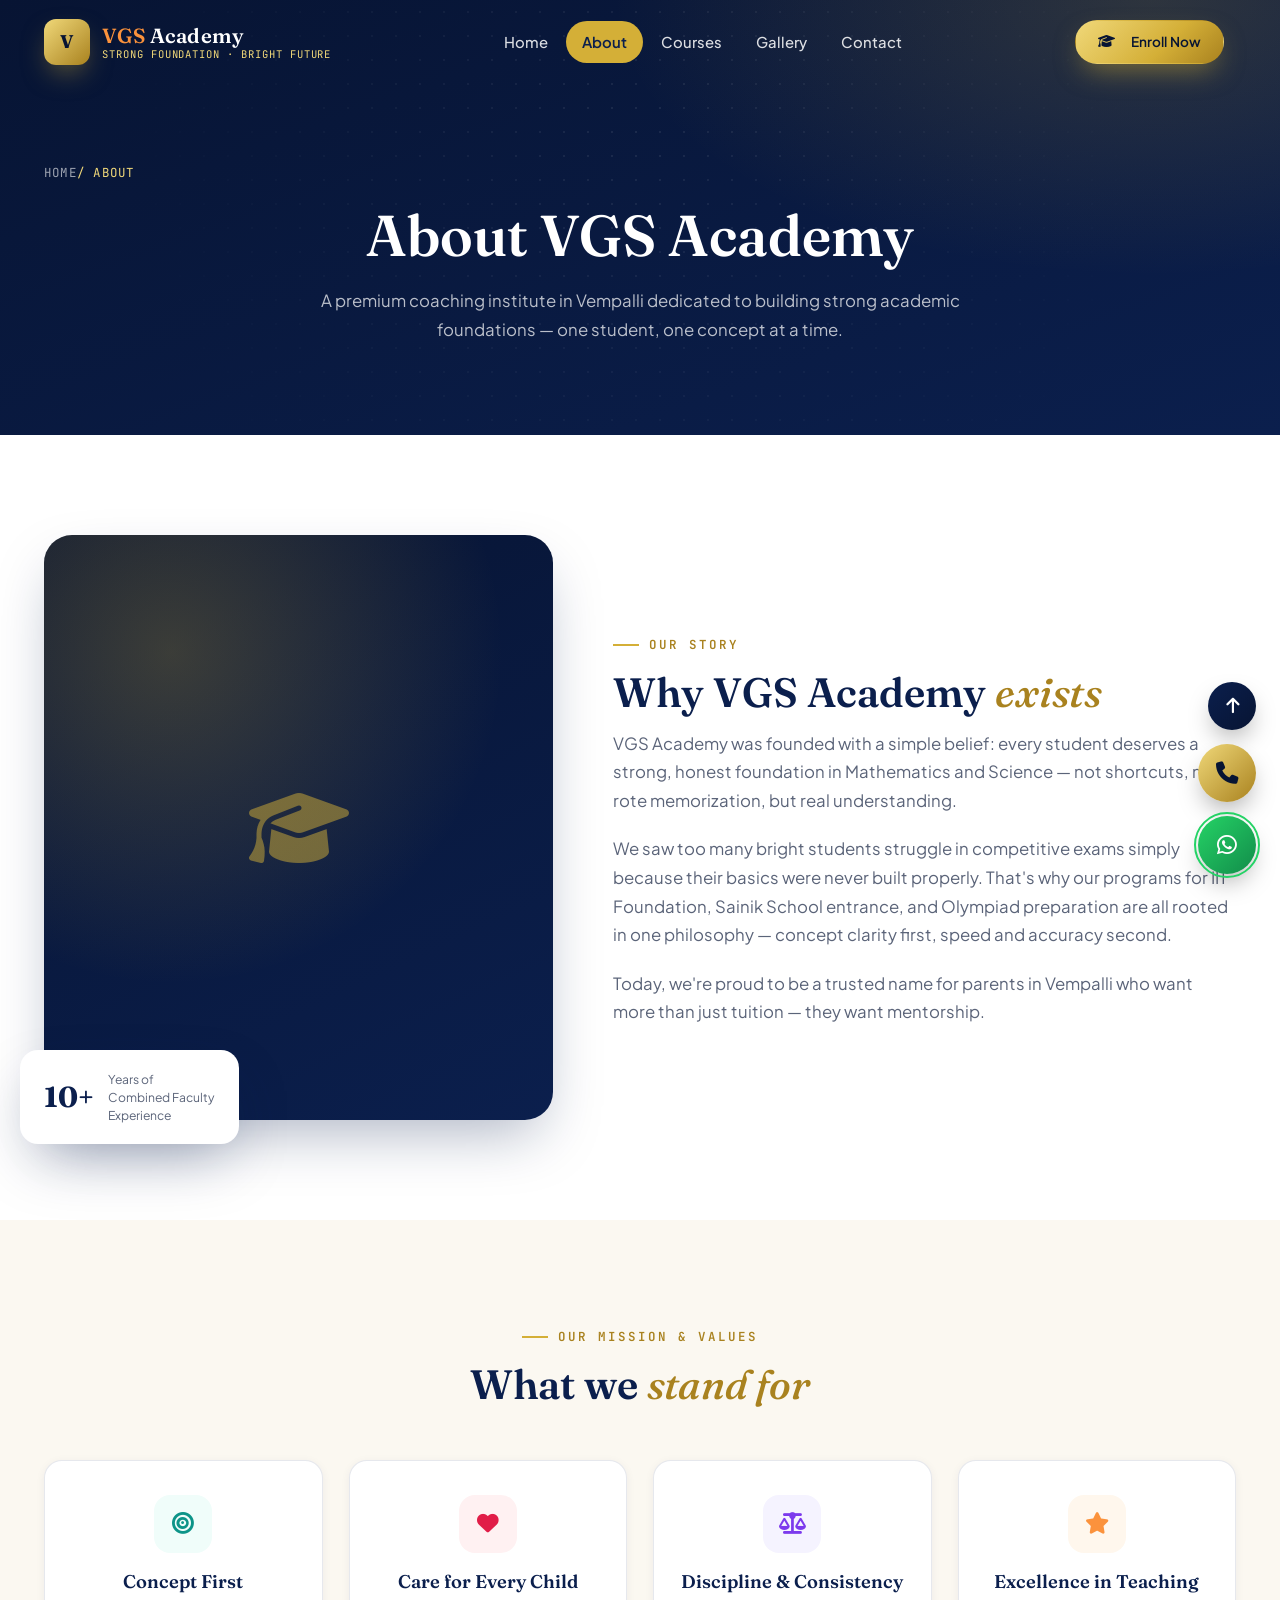
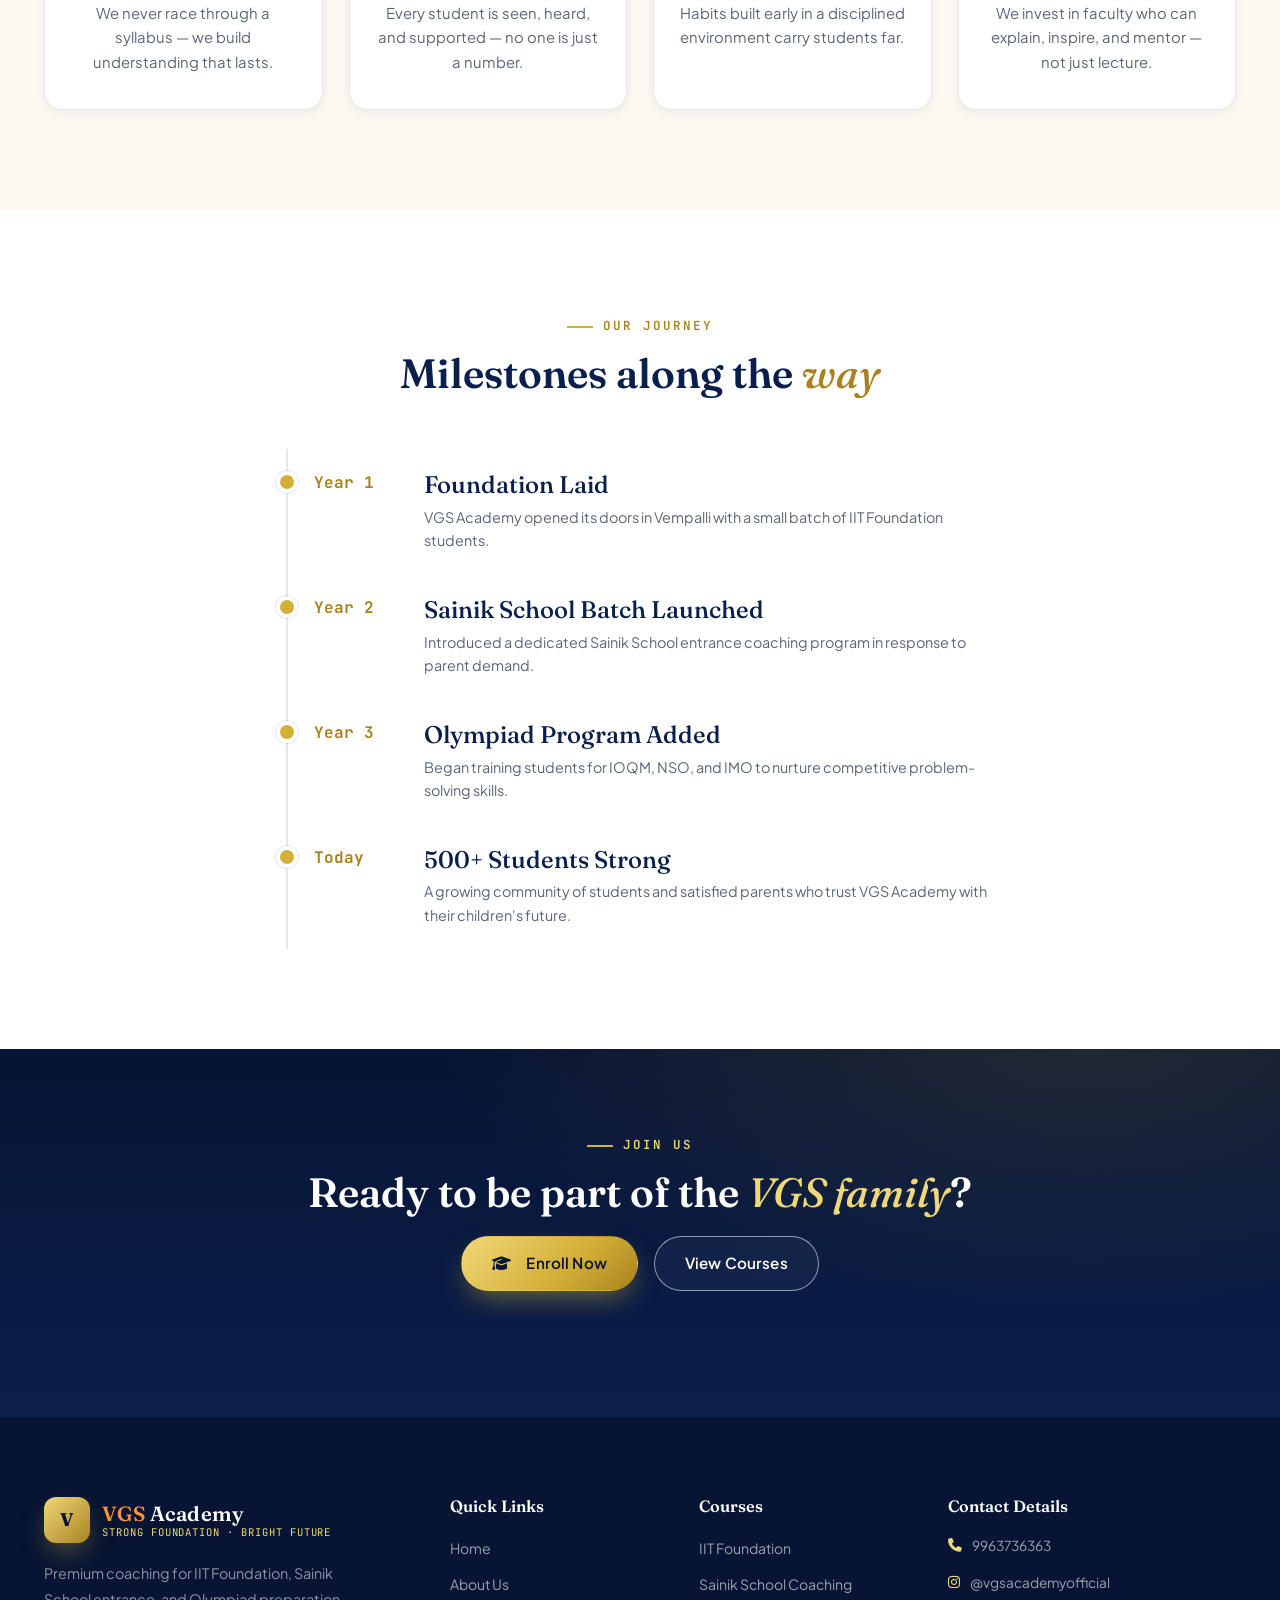
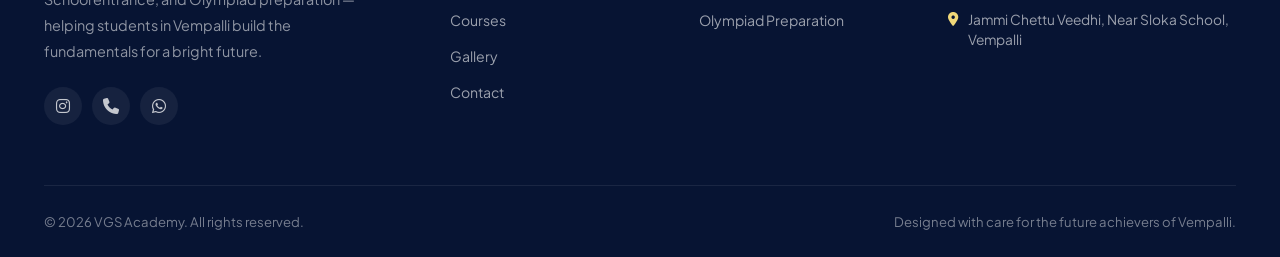
==== commit a2dae637: "Add Google OAuth, gallery, courses, admin panel and deployment config" ====
--- a/about.html
+++ b/about.html
@@ -7,18 +7,19 @@
 <meta name="description" content="Learn about VGS Academy's mission to build strong academic foundations for students preparing for IIT-JEE, Sainik School and Olympiads.">
 <link rel="icon" href="data:image/svg+xml,<svg xmlns=%22http://www.w3.org/2000/svg%22 viewBox=%220 0 100 100%22><rect width=%22100%22 height=%22100%22 rx=%2222%22 fill=%22%230B1F4D%22/><text x=%2250%22 y=%2266%22 font-size=%2244%22 fill=%22%23D4AF37%22 text-anchor=%22middle%22 font-family=%22serif%22>V</text></svg>">
 <link rel="preconnect" href="https://fonts.googleapis.com">
-<link href="https://fonts.googleapis.com/css2?family=Fraunces:ital,wght@0,500;0,600;0,700;1,500&family=Plus+Jakarta+Sans:wght@400;500;600;700;800&family=JetBrains+Mono:wght@500;600&display=swap" rel="stylesheet">
+<link href="https://fonts.googleapis.com/css2?family=Fraunces:ital,wght@0,500;0,600;0,700;1,500&family=Plus+Jakarta+Sans:wght@400;500;600;700;800&family=JetBrains+Mono:wght@500;600&family=Montserrat:wght@600;700;800&display=swap" rel="stylesheet">
 <link rel="stylesheet" href="https://cdnjs.cloudflare.com/ajax/libs/font-awesome/6.5.1/css/all.min.css">
 <link rel="stylesheet" href="https://cdnjs.cloudflare.com/ajax/libs/bootstrap/5.3.3/css/bootstrap.min.css">
 <link rel="stylesheet" href="css/style.css">
+<script src="https://accounts.google.com/gsi/client" async></script>
 </head>
 <body>
 
 <header class="navbar" id="navbar">
   <div class="container">
     <a href="index.html" class="brand">
-      <span class="brand-mark">V</span>
-      <span class="brand-text"><span class="name">VGS Academy</span><span class="tag">Strong Foundation · Bright Future</span></span>
+      <span class="brand-mark cms-nav-icon">V</span>
+      <span class="brand-text"><span class="name"><span class="vgs-text">VGS</span> <span class="academy-text">Academy</span></span><span class="tag">Strong Foundation · Bright Future</span></span>
     </a>
     <nav class="nav-links">
       <a href="index.html">Home</a>
@@ -27,14 +28,17 @@
       <a href="gallery.html">Gallery</a>
       <a href="contact.html">Contact</a>
     </nav>
-    <div class="nav-cta"><a href="contact.html" class="btn btn-gold btn-sm">Enroll Now</a></div>
+    <div class="nav-cta">
+      <a href="contact.html" class="btn btn-gold btn-sm"><i class="fa-solid fa-graduation-cap" style="margin-right: 5px;"></i>Enroll Now</a>
+      <div id="auth-container" class="auth-container"></div>
+    </div>
     <button class="nav-toggle" aria-label="Open menu"><i class="fa-solid fa-bars"></i></button>
   </div>
 </header>
 
 <div class="mobile-menu">
   <div class="mobile-menu-top">
-    <span class="brand-text"><span class="name" style="color:#fff;">VGS Academy</span></span>
+    <span class="brand-text"><span class="name"><span class="vgs-text">VGS</span> <span class="academy-text">Academy</span></span></span>
     <button class="mobile-close" aria-label="Close menu"><i class="fa-solid fa-xmark"></i></button>
   </div>
   <a href="index.html">Home</a>
@@ -42,7 +46,7 @@
   <a href="courses.html">Courses</a>
   <a href="gallery.html">Gallery</a>
   <a href="contact.html">Contact</a>
-  <a href="contact.html" class="btn btn-gold" style="margin-top:26px; font-size:1rem;">Enroll Now</a>
+  <a href="contact.html" class="btn btn-gold" style="margin-top:26px; font-size:1rem;"><i class="fa-solid fa-graduation-cap" style="margin-right: 5px;"></i>Enroll Now</a>
 </div>
 
 <section class="page-hero">
@@ -112,7 +116,7 @@
       <span class="eyebrow" style="color:var(--gold-light);">Join Us</span>
       <h2 class="section-title" style="color:#fff;">Ready to be part of the <em style="color:var(--gold-light);">VGS family</em>?</h2>
       <div class="hero-ctas" style="justify-content:center; margin-top:20px;">
-        <a href="contact.html" class="btn btn-gold">Enroll Now</a>
+        <a href="contact.html" class="btn btn-gold"><i class="fa-solid fa-graduation-cap" style="margin-right: 5px;"></i>Enroll Now</a>
         <a href="courses.html" class="btn btn-outline-light">View Courses</a>
       </div>
     </div>
@@ -124,13 +128,13 @@
     <div class="footer-grid">
       <div class="footer-brand">
         <div class="brand">
-          <span class="brand-mark">V</span>
-          <span class="brand-text"><span class="name" style="color:#fff;">VGS Academy</span><span class="tag">Strong Foundation · Bright Future</span></span>
+          <span class="brand-mark cms-nav-icon">V</span>
+          <span class="brand-text"><span class="name"><span class="vgs-text">VGS</span> <span class="academy-text">Academy</span></span><span class="tag">Strong Foundation · Bright Future</span></span>
         </div>
         <p>Premium coaching for IIT Foundation, Sainik School entrance, and Olympiad preparation — helping students in Vempalli build the fundamentals for a bright future.</p>
         <div class="footer-socials">
-          <a href="https://instagram.com/vgsacademyofficial" target="_blank" rel="noopener" aria-label="Instagram"><i class="fa-brands fa-instagram"></i></a>
-          <a href="tel:9963736363" aria-label="Call"><i class="fa-solid fa-phone"></i></a>
+          <a href="https://instagram.com/vgsacademyofficial" class="cms-instagram" target="_blank" rel="noopener" aria-label="Instagram"><i class="fa-brands fa-instagram"></i></a>
+          <a href="tel:9963736363" class="cms-phone" aria-label="Call"><i class="fa-solid fa-phone"></i></a>
           <a href="https://wa.me/919963736363" target="_blank" rel="noopener" aria-label="WhatsApp"><i class="fa-brands fa-whatsapp"></i></a>
         </div>
       </div>
@@ -154,9 +158,9 @@
       </div>
       <div>
         <h4>Contact Details</h4>
-        <div class="contact-mini"><i class="fa-solid fa-phone"></i><span>9963736363</span></div>
+        <div class="contact-mini"><i class="fa-solid fa-phone"></i><span class="cms-phone-text">9963736363</span></div>
         <div class="contact-mini"><i class="fa-brands fa-instagram"></i><span>@vgsacademyofficial</span></div>
-        <div class="contact-mini"><i class="fa-solid fa-location-dot"></i><span>Jammi Chettu Veedhi, Near Sloka School, Vempalli</span></div>
+        <div class="contact-mini"><i class="fa-solid fa-location-dot"></i><span class="cms-location">Jammi Chettu Veedhi, Near Sloka School, Vempalli</span></div>
       </div>
     </div>
     <div class="footer-bottom">
@@ -168,11 +172,65 @@
 
 <div class="float-stack">
   <a href="#" class="float-btn top" aria-label="Back to top"><i class="fa-solid fa-arrow-up"></i></a>
-  <a href="tel:9963736363" class="float-btn call" aria-label="Call Now"><i class="fa-solid fa-phone"></i></a>
+  <a href="tel:9963736363" class="cms-phone float-btn call" aria-label="Call Now"><i class="fa-solid fa-phone"></i></a>
   <a href="https://wa.me/919963736363" target="_blank" rel="noopener" class="float-btn whatsapp" aria-label="WhatsApp"><span class="float-ping"></span><i class="fa-brands fa-whatsapp"></i></a>
 </div>
 
 <script src="https://cdnjs.cloudflare.com/ajax/libs/bootstrap/5.3.3/js/bootstrap.bundle.min.js"></script>
 <script src="js/script.js"></script>
+
+<!-- ===================== DYNAMIC CMS INTEGRATION ===================== -->
+<script>
+document.addEventListener('DOMContentLoaded', async function() {
+  try {
+    const res = await fetch('/api/settings');
+    const data = await res.json();
+    if (data.success && data.settings) {
+      
+      // Update Phone Numbers
+      const phoneNodes = document.querySelectorAll('.cms-phone');
+      phoneNodes.forEach(node => {
+        if (node.tagName === 'A') node.href = 'tel:' + data.settings.phone;
+        else node.textContent = data.settings.phone;
+      });
+      
+      const phoneTextNodes = document.querySelectorAll('.cms-phone-text');
+      phoneTextNodes.forEach(node => {
+        node.textContent = data.settings.phone;
+      });
+
+      // Update Instagram Links
+      const instaNodes = document.querySelectorAll('.cms-instagram');
+      instaNodes.forEach(node => {
+        if (node.tagName === 'A') node.href = data.settings.instagram;
+      });
+
+      // Update Location
+      const locNodes = document.querySelectorAll('.cms-location');
+      locNodes.forEach(node => {
+        node.textContent = data.settings.location;
+      });
+
+      // Update Nav Brand Logo / Favicon
+      const navIconNodes = document.querySelectorAll('.cms-nav-icon');
+      navIconNodes.forEach(node => {
+        if (node.tagName === 'IMG') {
+          node.src = data.settings.nav_icon;
+        } else {
+          // It's the span.brand-mark, replace it with an image if it's an image URL, or keep text if it's just a letter
+          if (data.settings.nav_icon.startsWith('http') || data.settings.nav_icon.startsWith('data:image')) {
+            node.innerHTML = `<img src="${data.settings.nav_icon}" style="width:100%; height:100%; object-fit:contain;">`;
+            node.style.background = 'transparent';
+            node.style.border = 'none';
+          } else {
+            node.textContent = data.settings.nav_icon.charAt(0);
+          }
+        }
+      });
+    }
+  } catch(e) { console.error('CMS Settings Fetch Failed', e); }
+});
+</script>
 </body>
+
 </html>
--- a/css/style.css
+++ b/css/style.css
@@ -11,6 +11,26 @@
   --gold: #D4AF37;
   --gold-light: #f0d879;
   --gold-deep: #a9821f;
+  
+  /* Extended Eye-Pleasing Palette */
+  --accent-teal: #0D9488;
+  --bg-teal: #F0FDFA;
+  
+  --accent-rose: #E11D48;
+  --bg-rose: #FFF1F2;
+  
+  --accent-violet: #7C3AED;
+  --bg-violet: #F5F3FF;
+  
+  --accent-orange: #FB923C;
+  --bg-orange: #FFF7ED;
+  
+  --accent-green: #059669;
+  --bg-green: #ECFDF5;
+  
+  --accent-blue: #2563EB;
+  --bg-blue: #EFF6FF;
+
   --white: #ffffff;
   --cream: #FBF8F1;
   --cream-2: #F4EFE2;
@@ -27,12 +47,13 @@
   --ff-display: "Fraunces", "Georgia", serif;
   --ff-body: "Plus Jakarta Sans", "Segoe UI", sans-serif;
   --ff-mono: "JetBrains Mono", monospace;
+  --ff-logo: "Montserrat", "Plus Jakarta Sans", sans-serif;
   --container: 1240px;
   --nav-h: 84px;
 }
 
 *,*::before,*::after{ box-sizing: border-box; }
-html{ scroll-behavior: smooth; }
+html{ scroll-behavior: smooth; overflow-x: hidden; }
 body{
   margin:0;
   font-family: var(--ff-body);
@@ -40,6 +61,9 @@
   background: var(--white);
   -webkit-font-smoothing: antialiased;
   overflow-x: hidden;
+  max-width: 100vw;
+  word-wrap: break-word;
+  overflow-wrap: break-word;
 }
 img{ max-width:100%; display:block; }
 a{ text-decoration:none; color:inherit; }
@@ -47,8 +71,8 @@
 button{ font-family: inherit; cursor:pointer; }
 input,textarea,select{ font-family: inherit; }
 
-.container{ width:100%; max-width: var(--container); margin:0 auto; padding: 0 24px; }
-section{ position:relative; }
+.container{ width:100%; max-width: var(--container); margin:0 auto; padding: 0 24px; box-sizing: border-box; }
+section{ position:relative; overflow: hidden; }
 
 /* Eyebrow / section heading system */
 .eyebrow{
@@ -122,7 +146,12 @@
   color: var(--white);
   box-shadow: var(--shadow-md);
 }
-.btn-navy:hover{ background: var(--navy-2); transform: translateY(-3px); }
+.btn-navy:hover{ 
+  background: linear-gradient(135deg, var(--gold-light), var(--gold-deep)); 
+  color: var(--navy-dark); 
+  transform: translateY(-3px); 
+  box-shadow: var(--shadow-gold); 
+}
 .btn-block{ width:100%; }
 .btn-sm{ padding: 11px 22px; font-size: 0.85rem; }
 
@@ -136,11 +165,18 @@
   background: rgba(11,31,77,0.0);
   transition: background .4s ease, height .4s ease, box-shadow .4s ease, backdrop-filter .4s ease;
 }
+.navbar:hover {
+  background: linear-gradient(90deg, rgba(7,20,51,0.96), rgba(13,148,136,0.92));
+}
 .navbar.is-scrolled{
   height: 68px;
-  background: rgba(11,31,77,0.92);
-  backdrop-filter: blur(14px) saturate(140%);
-  box-shadow: 0 8px 30px rgba(7,20,51,0.25);
+  background: linear-gradient(90deg, rgba(7,20,51,0.35), rgba(13,148,136,0.30));
+  backdrop-filter: blur(18px) saturate(160%);
+  -webkit-backdrop-filter: blur(18px) saturate(160%);
+  box-shadow: 0 8px 30px rgba(0,0,0,0.15);
+}
+.navbar.is-scrolled:hover{
+  background: linear-gradient(90deg, rgba(7,20,51,0.96), rgba(13,148,136,0.92));
 }
 .navbar .container{ display:flex; align-items:center; justify-content:space-between; }
 .brand{ display:flex; align-items:center; gap:12px; }
@@ -153,7 +189,12 @@
   flex-shrink:0;
 }
 .brand-text{ display:flex; flex-direction:column; line-height:1.15; }
-.brand-text .name{ font-family: var(--ff-display); font-weight:600; font-size:1.28rem; color:#fff; letter-spacing:.01em; }
+.brand-text .name{ font-family: var(--ff-display); font-weight:600; font-size:1.28rem; letter-spacing:.01em; cursor:pointer; }
+.vgs-text { color: var(--accent-orange); transition: color 0.35s ease; }
+.academy-text { color: #fff; transition: color 0.35s ease; }
+.brand:hover .vgs-text, .name:hover .vgs-text { color: #fff; }
+.brand:hover .academy-text, .name:hover .academy-text { color: var(--accent-orange); }
+
 .brand-text .tag{ font-size:.66rem; letter-spacing:.09em; text-transform:uppercase; color: var(--gold-light); font-family: var(--ff-mono); }
 
 .nav-links{ display:flex; align-items:center; gap:2px; }
@@ -164,7 +205,86 @@
 }
 .nav-links a:hover{ color:#fff; background: rgba(255,255,255,0.08); }
 .nav-links a.active{ color: var(--navy); background: var(--gold); font-weight:600; }
-.nav-cta{ display:flex; align-items:center; gap:10px; }
+.nav-cta{ display:flex; align-items:center; gap:12px; }
+.auth-container { position: relative; }
+.profile-btn {
+  display:flex; align-items:center; gap:8px;
+  background: rgba(255,255,255,0.1); border-radius:30px;
+  padding:4px 12px 4px 4px; cursor:pointer;
+  border: 1px solid rgba(255,255,255,0.15);
+  transition: all .3s ease; color:#fff; font-size:.9rem; font-weight:600;
+}
+.profile-btn:hover { background: rgba(255,255,255,0.15); border-color: rgba(212,175,55,0.4); }
+.profile-btn img { width:32px; height:32px; border-radius:50%; object-fit:cover; }
+
+.profile-icon-btn {
+  display: flex; align-items: center; justify-content: center;
+  width: 42px; height: 42px;
+  background: rgba(255,255,255,0.1); border-radius: 50%;
+  cursor: pointer; border: 1px solid rgba(255,255,255,0.15);
+  transition: all .3s ease; color: #fff; font-size: 1.2rem;
+}
+.profile-icon-btn:hover { background: rgba(255,255,255,0.2); border-color: rgba(212,175,55,0.6); }
+.profile-dropdown {
+  position: absolute; top: 110%; right: 0;
+  background: #fff; border-radius: 12px; box-shadow: 0 10px 30px rgba(0,0,0,0.15);
+  width: 220px; padding: 10px; display: none; flex-direction: column; opacity: 0;
+  transform: translateY(10px); transition: all .3s cubic-bezier(.2,.9,.2,1);
+  z-index: 100;
+}
+.profile-dropdown.show { display: flex; opacity: 1; transform: translateY(0); }
+.profile-header { padding: 10px; border-bottom: 1px solid #eee; margin-bottom: 5px; }
+.profile-header strong { display:block; color:var(--navy); font-size:.95rem; }
+.profile-header span { display:block; color:#777; font-size:.8rem; word-break: break-all; }
+.profile-dropdown button {
+  background: none; border:none; padding: 10px; text-align:left; border-radius:8px;
+  color: var(--navy); font-size:.9rem; font-weight:500; cursor:pointer; transition: background .2s;
+}
+.profile-dropdown button:hover { background: #f5f5f5; color: var(--accent-orange); }
+
+/* --- Auth Modal --- */
+.auth-modal-overlay {
+  position: fixed; top:0; left:0; width:100%; height:100%;
+  background: rgba(0,0,0,0.5); backdrop-filter: blur(8px); -webkit-backdrop-filter: blur(8px);
+  z-index: 2000; display:flex; align-items:center; justify-content:center;
+  opacity: 0; pointer-events: none; transition: opacity .3s ease;
+}
+.auth-modal-overlay.show { opacity: 1; pointer-events: auto; }
+.auth-modal {
+  background: #fff; width: 90%; max-width: 400px; border-radius: 16px; padding: 40px;
+  position: relative; box-shadow: 0 20px 40px rgba(0,0,0,0.2);
+  transform: translateY(20px); transition: transform .3s cubic-bezier(.2,.9,.2,1);
+}
+.auth-modal-overlay.show .auth-modal { transform: translateY(0); }
+.auth-modal-close {
+  position: absolute; top: 16px; right: 16px; background: rgba(0,0,0,0.05); border:none;
+  width: 32px; height: 32px; border-radius: 50%; color: #333; cursor:pointer;
+  display:flex; align-items:center; justify-content:center; transition: background .2s;
+}
+.auth-modal-close:hover { background: rgba(0,0,0,0.1); }
+.auth-modal-header { text-align: center; margin-bottom: 30px; }
+.auth-modal-header h3 { color: var(--navy-dark); font-weight: 700; margin-bottom: 5px; font-size:1.6rem; }
+.auth-modal-header p { color: #666; font-size: .9rem; }
+.auth-input-group {
+  position: relative; margin-bottom: 15px; display:flex; align-items:center;
+  background: #f8f9fa; border: 1px solid #e9ecef; border-radius: 8px; overflow:hidden;
+}
+.auth-input-group i { color: #999; padding: 0 15px; }
+.auth-input-group input {
+  flex: 1; border:none; background:transparent; padding: 14px 14px 14px 0;
+  font-family: inherit; font-size: .95rem; color: #333; outline: none;
+}
+.auth-submit-btn {
+  width: 100%; background: var(--navy); color: #fff; border:none; border-radius: 8px;
+  padding: 14px; font-weight: 600; font-size: 1rem; cursor:pointer; margin-top: 10px;
+  transition: all .2s; box-shadow: 0 4px 12px rgba(11,31,77,0.15);
+}
+.auth-submit-btn:hover { background: var(--gold); color: var(--navy-dark); }
+.auth-switch { text-align:center; margin-top: 20px; font-size:.9rem; color:#666; }
+.auth-switch a { color: var(--accent-orange); font-weight: 600; text-decoration:none; }
+.auth-switch a:hover { text-decoration: underline; }
+.auth-error { color: #dc3545; font-size: .85rem; margin-top: 10px; text-align:center; min-height: 20px; }
+
 .nav-toggle{
   display:none; width:44px; height:44px; border-radius:12px; border:1px solid rgba(255,255,255,.25);
   background: rgba(255,255,255,.06); color:#fff; align-items:center; justify-content:center; font-size:1.15rem;
@@ -172,7 +292,9 @@
 
 .mobile-menu{
   position: fixed; inset: 0; z-index:1100;
-  background: var(--navy-dark);
+  background: rgba(7,20,51,0.85);
+  backdrop-filter: blur(24px) saturate(180%);
+  -webkit-backdrop-filter: blur(24px) saturate(180%);
   display:flex; flex-direction:column;
   padding: 26px 26px 40px;
   transform: translateX(100%);
@@ -180,11 +302,22 @@
 }
 .mobile-menu.open{ transform: translateX(0); }
 .mobile-menu-top{ display:flex; justify-content:space-between; align-items:center; margin-bottom: 40px; }
-.mobile-menu a{
-  color:#fff; font-family: var(--ff-display); font-size:1.7rem; padding: 16px 4px;
-  border-bottom: 1px solid rgba(255,255,255,0.08);
-}
-.mobile-close{ width:44px;height:44px;border-radius:12px;background:rgba(255,255,255,.08);color:#fff;display:flex;align-items:center;justify-content:center;border:none;font-size:1.2rem; }
+.mobile-menu a:not(.btn){
+  color: rgba(255,255,255,0.85); font-family: var(--ff-body); font-weight:500; font-size:1.4rem; padding: 14px 4px;
+  border-bottom: 1px solid rgba(255,255,255,0.06);
+  transition: color .3s ease, transform .3s ease;
+}
+.mobile-menu a:not(.btn):hover, .mobile-menu a:not(.btn).active{
+  color: var(--gold-light);
+  transform: translateX(4px);
+}
+.mobile-close{ 
+  width:44px; height:44px; border-radius:12px; 
+  background: rgba(212,175,55,0.15); color: var(--gold-light); 
+  display:flex; align-items:center; justify-content:center; 
+  border:none; font-size:1.2rem; transition: background .3s, transform .3s;
+}
+.mobile-close:hover{ background: rgba(212,175,55,0.3); transform: scale(1.05); }
 
 /* ==========================================================================
    HERO
@@ -346,12 +479,19 @@
 .feature-card:hover::before{ transform: scaleX(1); }
 .feature-icon{
   width:58px; height:58px; border-radius:16px;
-  background: linear-gradient(135deg, var(--navy), var(--navy-2));
-  color: var(--gold-light);
   display:flex; align-items:center; justify-content:center; font-size:1.35rem;
   margin-bottom: 20px;
-  box-shadow: 0 10px 20px -8px rgba(11,31,77,0.5);
-}
+}
+/* Colorful feature variations */
+.feature-card:nth-child(8n+1) .feature-icon { background: var(--bg-teal); color: var(--accent-teal); }
+.feature-card:nth-child(8n+2) .feature-icon { background: var(--bg-rose); color: var(--accent-rose); }
+.feature-card:nth-child(8n+3) .feature-icon { background: var(--bg-violet); color: var(--accent-violet); }
+.feature-card:nth-child(8n+4) .feature-icon { background: var(--bg-orange); color: var(--accent-orange); }
+.feature-card:nth-child(8n+5) .feature-icon { background: var(--bg-green); color: var(--accent-green); }
+.feature-card:nth-child(8n+6) .feature-icon { background: var(--bg-blue); color: var(--accent-blue); }
+.feature-card:nth-child(8n+7) .feature-icon { background: var(--cream); color: var(--gold-deep); }
+.feature-card:nth-child(8n+8) .feature-icon { background: rgba(11,31,77,0.06); color: var(--navy); }
+
 .feature-card h3{ font-family: var(--ff-display); font-size:1.15rem; color: var(--navy); margin: 0 0 8px; font-weight:600; }
 .feature-card p{ color: var(--ink-muted); font-size:0.93rem; line-height:1.65; margin:0; }
 
@@ -378,9 +518,18 @@
 .course-card .cc-num{ font-family: var(--ff-mono); color: var(--gold-light); font-size:.78rem; letter-spacing:.14em; text-transform:uppercase; }
 .course-card .cc-icon{
   width:56px; height:56px; border-radius:14px; margin: 16px 0 14px;
-  background: linear-gradient(135deg, var(--gold-light), var(--gold-deep));
-  display:flex; align-items:center; justify-content:center; color: var(--navy-dark); font-size:1.3rem;
-}
+  display:flex; align-items:center; justify-content:center; font-size:1.3rem;
+}
+/* Colorful course card headers */
+.course-card:nth-child(1) .cc-head { background: linear-gradient(150deg, #1e3a8a, #3b82f6); }
+.course-card:nth-child(1) .cc-icon { background: #eff6ff; color: #1e3a8a; }
+
+.course-card:nth-child(2) .cc-head { background: linear-gradient(150deg, #065f46, #10b981); }
+.course-card:nth-child(2) .cc-icon { background: #ecfdf5; color: #065f46; }
+
+.course-card:nth-child(3) .cc-head { background: linear-gradient(150deg, #701a75, #d946ef); }
+.course-card:nth-child(3) .cc-icon { background: #fdf4ff; color: #701a75; }
+
 .course-card h3{ font-family: var(--ff-display); font-size:1.4rem; margin:0; font-weight:600; position:relative; z-index:2; }
 .course-card .cc-body{ padding: 26px 30px 30px; flex:1; display:flex; flex-direction:column; }
 .course-card .cc-body p.desc{ color: var(--ink-muted); font-size:.93rem; margin: 0 0 18px; line-height:1.6; }
@@ -396,6 +545,7 @@
   position: relative;
   display:grid; place-items:center;
   min-height: 620px;
+  overflow: hidden;
 }
 .habit-center{
   width: 190px; height:190px; border-radius:50%;
@@ -426,10 +576,19 @@
 .habit-node h4{ font-family: var(--ff-display); font-size:.98rem; color:var(--navy); margin:0; font-weight:600; line-height:1.3;}
 
 .habit-node.n1{ top: 0; left: 50%; transform: translate(-50%, -35%); }
+.habit-node.n1 .hn-icon { background: var(--bg-teal); color: var(--accent-teal); }
+
 .habit-node.n2{ top: 22%; right: -4%; }
+.habit-node.n2 .hn-icon { background: var(--bg-rose); color: var(--accent-rose); }
+
 .habit-node.n3{ bottom: 18%; right: 4%; }
+.habit-node.n3 .hn-icon { background: var(--bg-violet); color: var(--accent-violet); }
+
 .habit-node.n4{ bottom: 18%; left: 4%; }
+.habit-node.n4 .hn-icon { background: var(--bg-orange); color: var(--accent-orange); }
+
 .habit-node.n5{ top: 22%; left: -4%; }
+.habit-node.n5 .hn-icon { background: var(--bg-green); color: var(--accent-green); }
 
 .habit-list-mobile{ display:none; }
 
@@ -508,17 +667,17 @@
   position:absolute; inset:0;
   display:flex; align-items:center; justify-content:center;
   font-size: 2.4rem; color: rgba(255,255,255,0.85);
-  transition: transform .6s cubic-bezier(.2,.9,.2,1);
+  transition: transform .3s cubic-bezier(.2,.9,.2,1);
 }
 .g-item .g-overlay{
   position:absolute; inset:0; background: linear-gradient(0deg, rgba(7,20,51,0.82), transparent 55%);
-  opacity:0; transition: opacity .4s ease;
+  opacity:0; transition: opacity .2s ease;
 }
 .g-item:hover .g-bg{ transform: scale(1.12) rotate(2deg); }
 .g-item:hover .g-overlay{ opacity:1; }
 .g-item .g-label{
   position:relative; z-index:2; padding: 18px; color:#fff; font-family: var(--ff-display); font-weight:600; font-size:1.05rem;
-  transform: translateY(10px); opacity:0; transition: all .4s ease;
+  transform: translateY(10px); opacity:0; transition: all .2s ease;
 }
 .g-item:hover .g-label{ transform: translateY(0); opacity:1; }
 .g-item.tall{ grid-row: span 2; }
@@ -701,8 +860,274 @@
 .value-card{ text-align:center; padding: 34px 24px; }
 
 /* ==========================================================================
+   IIT FOUNDATION & ACADEMIC EXCELLENCE — FEATURE LIST
+   ========================================================================== */
+.iit-features-grid{
+  display:grid; grid-template-columns: 1fr 1fr; gap: 40px; align-items:center;
+}
+.iit-features-list{ display:grid; gap:14px; }
+.iit-feature-item{
+  display:flex; align-items:flex-start; gap:16px;
+  background:#fff; border:1px solid var(--line); border-radius: var(--radius-md);
+  padding: 18px 22px; box-shadow: var(--shadow-sm);
+  transition: transform .35s ease, box-shadow .35s ease, border-color .35s ease;
+}
+.iit-feature-item:hover{
+  transform: translateX(6px); box-shadow: var(--shadow-md); border-color: rgba(212,175,55,0.4);
+}
+.iit-feature-item .ifi-icon{
+  width:44px; height:44px; border-radius:12px; flex-shrink:0;
+  background: linear-gradient(135deg, var(--navy), var(--navy-2));
+  color: var(--gold-light); display:flex; align-items:center; justify-content:center; font-size:1rem;
+  box-shadow: 0 8px 16px -6px rgba(11,31,77,0.4);
+}
+.iit-feature-item .ifi-text b{ display:block; font-size:.93rem; color: var(--navy); margin-bottom:2px; }
+.iit-feature-item .ifi-text span{ font-size:.82rem; color: var(--ink-muted); line-height:1.5; }
+
+.iit-highlight-card{
+  background: linear-gradient(160deg, var(--navy-dark), var(--navy));
+  border-radius: var(--radius-lg); padding: 50px 40px; text-align:center;
+  color:#fff; position:relative; overflow:hidden; box-shadow: var(--shadow-lg);
+}
+.iit-highlight-card::after{
+  content:""; position:absolute; width:300px; height:300px; border-radius:50%;
+  background: radial-gradient(circle, rgba(212,175,55,0.2), transparent 70%);
+  top:-100px; right:-100px;
+}
+.iit-highlight-card .grade-badge{
+  font-family: var(--ff-mono); font-size:.8rem; letter-spacing:.14em; text-transform:uppercase;
+  color: var(--gold-light); margin-bottom:18px; display:block;
+}
+.iit-highlight-card .grade-big{
+  font-family: var(--ff-display); font-size: clamp(3rem,5vw,4.5rem); font-weight:700;
+  line-height:1; margin-bottom:8px;
+  background: linear-gradient(135deg, var(--gold-light), var(--gold));
+  -webkit-background-clip:text; background-clip:text; color:transparent;
+}
+.iit-highlight-card .grade-sub{
+  font-size:1.1rem; color: rgba(255,255,255,0.7); margin-bottom:26px;
+}
+.iit-highlight-card .phone-cta{
+  display:inline-flex; align-items:center; gap:10px;
+  font-family: var(--ff-mono); font-size:1.2rem; font-weight:700;
+  color: var(--gold-light);
+}
+.iit-highlight-card .phone-cta i{ font-size:1rem; }
+
+/* ==========================================================================
+   PRIMARY INFO — 3 Column (Classes 3-5 / Homework / Quote)
+   ========================================================================== */
+.primary-info-grid{
+  display:grid; grid-template-columns: repeat(3,1fr); gap:26px;
+}
+.info-panel{
+  background:#fff; border:1px solid var(--line); border-radius: var(--radius-lg);
+  padding: 34px 28px; box-shadow: var(--shadow-sm);
+  transition: transform .4s ease, box-shadow .4s ease;
+  position:relative; overflow:hidden;
+}
+.info-panel:hover{ transform: translateY(-6px); box-shadow: var(--shadow-md); }
+.info-panel::before{
+  content:""; position:absolute; top:0; left:0; right:0; height:4px;
+  background: linear-gradient(90deg, var(--gold), var(--navy));
+}
+.info-panel .ip-head{
+  display:flex; align-items:center; gap:12px; margin-bottom:18px;
+}
+.info-panel .ip-icon{
+  width:48px; height:48px; border-radius:14px; flex-shrink:0;
+  background: linear-gradient(135deg, var(--gold-light), var(--gold-deep));
+  color: var(--navy-dark); display:flex; align-items:center; justify-content:center; font-size:1.15rem;
+}
+.info-panel .ip-head h3{
+  font-family: var(--ff-display); font-size:1.1rem; color:var(--navy); margin:0; font-weight:600;
+}
+.info-panel ul{ display:grid; gap:10px; }
+.info-panel ul li{
+  display:flex; align-items:flex-start; gap:10px; font-size:.88rem; color: var(--ink);
+  line-height:1.55;
+}
+.info-panel ul li i{ color: var(--gold-deep); margin-top:3px; font-size:.75rem; flex-shrink:0; }
+
+.info-panel.quote-panel{
+  background: linear-gradient(160deg, var(--navy-dark), var(--navy));
+  color:#fff; display:flex; flex-direction:column; justify-content:center;
+}
+.info-panel.quote-panel::before{ background: linear-gradient(90deg, var(--gold-light), var(--gold)); }
+.info-panel.quote-panel .quote-mark{
+  font-family: var(--ff-display); font-size:3rem; color: rgba(212,175,55,0.4); line-height:1;
+  margin-bottom:8px;
+}
+.info-panel.quote-panel blockquote{
+  font-family: var(--ff-display); font-style:italic; font-size:1.05rem;
+  line-height:1.7; color: rgba(255,255,255,0.88); margin:0;
+}
+.info-panel.quote-panel .quote-icon{
+  width:56px; height:56px; border-radius:50%; margin-bottom:16px;
+  background: rgba(212,175,55,0.15); border:1px solid rgba(212,175,55,0.35);
+  display:flex; align-items:center; justify-content:center;
+  color: var(--gold-light); font-size:1.3rem;
+}
+
+/* ==========================================================================
+   TAGLINE STRIP — Education · Discipline · Hard Work = Success
+   ========================================================================== */
+.tagline-strip{
+  background: linear-gradient(135deg, var(--gold-light), var(--gold) 50%, var(--gold-deep));
+  padding: 22px 0; text-align:center; position:relative; overflow:hidden;
+}
+.tagline-strip::before{
+  content:""; position:absolute; inset:0;
+  background-image: radial-gradient(rgba(255,255,255,0.18) 1px, transparent 1px);
+  background-size: 18px 18px;
+}
+.tagline-strip .tagline-text{
+  position:relative; z-index:2;
+  font-family: var(--ff-display); font-weight:700;
+  font-size: clamp(1rem,2vw,1.35rem); color: var(--navy-dark);
+  display:flex; align-items:center; justify-content:center; gap:14px; flex-wrap:wrap;
+  letter-spacing:.02em;
+}
+.tagline-strip .tagline-text i{
+  font-size:.9rem; color: rgba(11,31,77,0.5);
+}
+
+/* ==========================================================================
+   BROCHURE INFO GRID — Subject Expertise / Commitment / Preparing / Institutions
+   ========================================================================== */
+.brochure-grid{
+  display:grid; grid-template-columns: repeat(4,1fr); gap: 24px;
+}
+.brochure-card{
+  background:#fff; border:1px solid var(--line); border-radius: var(--radius-lg);
+  padding: 30px 24px; box-shadow: var(--shadow-sm); text-align:center;
+  transition: transform .4s ease, box-shadow .4s ease;
+  position:relative; overflow:hidden;
+}
+.brochure-card:hover{ transform: translateY(-8px); box-shadow: var(--shadow-md); }
+.brochure-card:nth-child(4n+1) .bc-icon { background: var(--bg-blue); color: var(--accent-blue); box-shadow: 0 10px 20px -8px rgba(37, 99, 235, 0.3); }
+.brochure-card:nth-child(4n+2) .bc-icon { background: var(--bg-teal); color: var(--accent-teal); box-shadow: 0 10px 20px -8px rgba(13, 148, 136, 0.3); }
+.brochure-card:nth-child(4n+3) .bc-icon { background: var(--bg-orange); color: var(--accent-orange); box-shadow: 0 10px 20px -8px rgba(234, 88, 12, 0.3); }
+.brochure-card:nth-child(4n+4) .bc-icon { background: var(--bg-violet); color: var(--accent-violet); box-shadow: 0 10px 20px -8px rgba(124, 58, 237, 0.3); }
+
+.brochure-card h3{
+  font-family: var(--ff-display); font-size:1.05rem; color: var(--navy);
+  margin: 0 0 14px; font-weight:600;
+}
+.brochure-card ul{ text-align:left; display:grid; gap:8px; }
+.brochure-card ul li{
+  display:flex; align-items:flex-start; gap:8px; font-size:.84rem; color: var(--ink);
+  line-height:1.5;
+}
+.brochure-card ul li i{ color: var(--gold-deep); margin-top:3px; font-size:.7rem; flex-shrink:0; }
+
+/* Institution Badges */
+.institution-badges{
+  display:flex; flex-wrap:wrap; justify-content:center; gap:10px; margin-top:16px;
+}
+.inst-badge{
+  display:inline-flex; align-items:center; justify-content:center;
+  padding: 8px 16px; border-radius: 999px; font-size:.78rem; font-weight:700;
+  font-family: var(--ff-mono); letter-spacing:.06em;
+  border: 1.5px solid var(--line);
+  transition: all .3s ease;
+}
+.inst-badge:hover{ transform: translateY(-2px); box-shadow: var(--shadow-sm); }
+
+/* Colorful Institutional Badges */
+.inst-badge.navy{ background: var(--navy); color: var(--gold-light); border-color: var(--navy); }
+.inst-badge.gold{ background: linear-gradient(135deg, var(--gold-light), var(--gold)); color: var(--navy-dark); border-color: var(--gold); }
+.inst-badge.outline{ background: transparent; color: var(--navy); border-color: var(--navy); }
+
+.inst-badge.teal { background: var(--bg-teal); color: var(--accent-teal); border-color: var(--accent-teal); }
+.inst-badge.rose { background: var(--bg-rose); color: var(--accent-rose); border-color: var(--accent-rose); }
+.inst-badge.violet { background: var(--bg-violet); color: var(--accent-violet); border-color: var(--accent-violet); }
+.inst-badge.orange { background: var(--bg-orange); color: var(--accent-orange); border-color: var(--accent-orange); }
+.inst-badge.green { background: var(--bg-green); color: var(--accent-green); border-color: var(--accent-green); }
+.inst-badge.blue { background: var(--bg-blue); color: var(--accent-blue); border-color: var(--accent-blue); }
+
+.prepare-text{
+  font-family: var(--ff-display); font-style:italic; font-size:.92rem;
+  color: var(--gold-deep); margin-top:14px; font-weight:600;
+}
+
+/* ==========================================================================
+   DEAR PARENTS MESSAGE
+   ========================================================================== */
+.parents-section{
+  position:relative;
+}
+.parents-card{
+  background: linear-gradient(160deg, #fff, var(--cream-2));
+  border: 2px solid var(--gold);
+  border-radius: var(--radius-lg);
+  padding: 50px 60px;
+  box-shadow: 0 20px 50px -15px rgba(212,175,55,0.25);
+  display:grid; grid-template-columns: 1fr 1fr; gap:40px; align-items:center;
+  position:relative; overflow:hidden;
+}
+.parents-card::before{
+  content:""; position:absolute; width:200px; height:200px; border-radius:50%;
+  background: radial-gradient(circle, rgba(212,175,55,0.15), transparent 70%);
+  bottom:-80px; left:-80px;
+}
+.parents-card::after{
+  content:""; position:absolute; width:160px; height:160px; border-radius:50%;
+  background: radial-gradient(circle, rgba(11,31,77,0.08), transparent 70%);
+  top:-60px; right:-60px;
+}
+.parents-left h3{
+  font-family: var(--ff-display); font-size: clamp(1.5rem,2.5vw,2rem);
+  color: var(--navy); margin: 0 0 16px; font-weight:700;
+}
+.parents-left h3 span{ color: var(--gold-deep); }
+.parents-left p{
+  font-size:1rem; color: var(--ink-muted); line-height:1.8;
+}
+.responsibility-box{
+  background: linear-gradient(160deg, var(--navy-dark), var(--navy));
+  border-radius: var(--radius-md); padding: 36px 32px; text-align:center;
+  position:relative; z-index:2;
+}
+.responsibility-box h3{
+  font-family: var(--ff-display); font-size: clamp(1.2rem,2vw,1.5rem);
+  color:#fff; margin:0; font-weight:700; line-height:1.35;
+}
+.responsibility-box h3 span{
+  background: linear-gradient(135deg, var(--gold-light), var(--gold));
+  -webkit-background-clip:text; background-clip:text; color:transparent;
+}
+.responsibility-box .rb-icon{
+  width:56px; height:56px; border-radius:50%; margin: 0 auto 18px;
+  background: rgba(212,175,55,0.15); border:1px solid rgba(212,175,55,0.35);
+  display:flex; align-items:center; justify-content:center;
+  color: var(--gold-light); font-size:1.3rem;
+}
+
+/* ==========================================================================
+   BOTTOM TAGLINE BAR (Education • Discipline • Hard Work = Success)
+   ========================================================================== */
+.edu-tagline-bar{
+  background: var(--navy-dark); padding:18px 0; border-top:2px solid var(--gold);
+}
+.edu-tagline-bar .tagline-inner{
+  display:flex; align-items:center; justify-content:center; gap:18px; flex-wrap:wrap;
+  font-family: var(--ff-display); font-size: clamp(.85rem,1.4vw,1.05rem);
+  color: rgba(255,255,255,0.85); font-weight:600; letter-spacing:.02em;
+}
+.edu-tagline-bar .tagline-inner i{
+  color: var(--gold-light); font-size:.9rem;
+}
+.edu-tagline-bar .tagline-inner .dot{
+  width:5px; height:5px; border-radius:50%; background: var(--gold); display:inline-block;
+}
+/* ==========================================================================
    RESPONSIVE
    ========================================================================== */
+
+/* Prevent horizontal scroll globally */
+html, body { overflow-x: hidden; }
+
 @media (max-width: 1080px){
   .grid-4{ grid-template-columns: repeat(2,1fr); }
   .grid-3{ grid-template-columns: repeat(2,1fr); }
@@ -715,6 +1140,9 @@
   .about-split{ grid-template-columns: 1fr; }
   .hero .container{ grid-template-columns: 1fr; }
   .hero-visual{ display:none; }
+  .iit-features-grid{ grid-template-columns: 1fr; }
+  .brochure-grid{ grid-template-columns: repeat(2,1fr); }
+  .parents-card{ grid-template-columns: 1fr; padding:40px 34px; }
 }
 
 @media (max-width: 860px){
@@ -725,21 +1153,224 @@
   .habit-list-mobile{ display:grid; gap:16px; grid-template-columns: repeat(2,1fr); }
   .form-row{ grid-template-columns: 1fr; }
   .footer-grid{ grid-template-columns: repeat(2,1fr); }
-  .gallery-grid{ grid-template-columns: repeat(2,1fr); }
+  .gallery-grid{ grid-template-columns: repeat(2,1fr); gap: 14px; }
   .g-item.wide{ grid-column: span 1; }
+  .g-item.tall{ grid-row: span 1; }
+  .primary-info-grid{ grid-template-columns: 1fr; }
+  .brochure-grid{ grid-template-columns: 1fr; }
+
+  /* Sections reduced padding */
+  .section-pad{ padding: 80px 0; }
+  .container{ padding: 0 20px; }
+
+  /* Hero adjustments */
+  .hero{ min-height: auto; padding-bottom: 60px; }
+  .hero .container{ padding-top: 20px; padding-bottom: 40px; }
+  .hero-title{ font-size: clamp(2.2rem, 8vw, 3.5rem); }
+  .hero-badge{ font-size: 0.68rem; padding: 6px 12px; }
+
+  /* Scroll cue */
+  .scroll-cue{ display:none; }
+
+  /* Stats */
+  .stats-strip{ grid-template-columns: repeat(2,1fr); }
+
+  /* Course cards */
+  .grid-3{ grid-template-columns: 1fr; }
+
+  /* Orbit icons hidden */
+  .hero-orbit-icon{ display:none; }
 }
 
 @media (max-width: 640px){
-  .section-pad{ padding: 70px 0; }
+  .section-pad{ padding: 60px 0; }
+  .container{ padding: 0 16px; }
+
+  /* Grids — all single column */
   .grid-4, .grid-3, .grid-2{ grid-template-columns: 1fr; }
   .stats-strip{ grid-template-columns: repeat(2,1fr); }
   .testi-track{ grid-template-columns: 1fr; }
   .footer-grid{ grid-template-columns: 1fr; gap:34px; }
-  .hero-ctas{ flex-direction:column; align-items:stretch; }
-  .hero-ctas .btn{ width:100%; }
-  .hero-stats{ gap: 22px; }
-  .split-panel{ padding: 44px 26px; }
-  .gallery-grid{ grid-template-columns: 1fr 1fr; grid-auto-rows: 160px; }
-  .contact-info-card, .form-card{ padding: 30px 22px; }
-  .footer-bottom{ flex-direction:column; text-align:center; }
-}
+  .gallery-grid{ grid-template-columns: 1fr; grid-auto-rows: 240px; }
+  .g-item.wide, .g-item.tall{ grid-column: span 1; grid-row: span 1; }
+
+  /* Hero */
+  .hero{ min-height: auto; padding-top: calc(var(--nav-h) - 10px); padding-bottom: 40px; }
+  .hero .container{ padding-top: 16px; padding-bottom: 30px; }
+  .hero-title{ font-size: clamp(2rem, 10vw, 3rem); }
+  .hero-subtitle{ font-size: 1rem; margin: 12px 0 14px; }
+  .hero-desc{ font-size: 0.93rem; line-height: 1.7; margin-bottom: 24px; }
+  .hero-ctas{ flex-direction:column; align-items:stretch; gap: 12px; }
+  .hero-ctas .btn{ width:100%; justify-content: center; }
+  .hero-stats{ gap: 20px; }
+  .hero-stats .stat b{ font-size: 1.4rem; }
+  .hero-stats .stat span{ font-size: 0.72rem; }
+  .hero-badge{ font-size: 0.65rem; margin-bottom: 18px; }
+  .hero-orbit-icon{ display:none; }
+  .scroll-cue{ display:none; }
+
+  /* Navbar */
+  .navbar{ height: 64px; }
+  :root{ --nav-h: 64px; }
+  .brand-mark{ width:38px; height:38px; font-size:1rem; border-radius:10px; }
+  .brand-text .name{ font-size:1.1rem; }
+  .brand-text .tag{ font-size:.58rem; }
+  .nav-toggle{ width:40px; height:40px; font-size:1rem; }
+
+  /* Mobile menu */
+  .mobile-menu a:not(.btn){ font-size: 1.15rem; padding: 12px 4px; }
+
+  /* Section headings */
+  .section-title{ font-size: clamp(1.5rem, 5.5vw, 2rem); margin-bottom: 10px; }
+  .section-sub{ font-size: 0.92rem; }
+  .eyebrow{ font-size: 11px; letter-spacing: 0.12em; margin-bottom: 10px; }
+
+  /* Feature cards */
+  .feature-card{ padding: 24px 20px; }
+  .feature-icon{ width:48px; height:48px; font-size:1.15rem; margin-bottom:16px; }
+  .feature-card h3{ font-size: 1.05rem; }
+  .feature-card p{ font-size: 0.88rem; }
+
+  /* Course cards */
+  .course-card .cc-head{ padding: 26px 22px 22px; }
+  .course-card h3{ font-size: 1.25rem; }
+  .course-card .cc-body{ padding: 22px 22px 26px; }
+
+  /* IIT Features */
+  .iit-features-grid{ grid-template-columns: 1fr; gap: 24px; }
+  .iit-feature-item{ padding: 14px 16px; gap: 12px; }
+  .iit-feature-item .ifi-icon{ width:38px; height:38px; font-size:.9rem; }
+  .iit-feature-item .ifi-text b{ font-size:.88rem; }
+  .iit-feature-item .ifi-text span{ font-size:.78rem; }
+  .iit-highlight-card{ padding: 36px 24px; }
+  .iit-highlight-card .grade-big{ font-size: clamp(2.2rem, 10vw, 3.5rem); }
+  .iit-highlight-card .phone-cta{ font-size: 1rem; }
+
+  /* Primary info grid */
+  .primary-info-grid{ grid-template-columns: 1fr; gap: 20px; }
+  .info-panel{ padding: 26px 22px; }
+  .info-panel .ip-head h3{ font-size: 1rem; }
+  .info-panel ul li{ font-size: 0.84rem; }
+  .info-panel.quote-panel blockquote{ font-size: 0.95rem; }
+
+  /* Tagline strip */
+  .tagline-strip{ padding: 16px 0; }
+  .tagline-strip .tagline-text{ font-size: 0.85rem; gap: 8px; line-height: 1.8; }
+
+  /* Batch cards */
+  .batch-card{ padding: 30px 24px; }
+  .batch-clock{ width: 76px; height: 76px; margin-bottom: 16px; }
+  .batch-clock i{ font-size: 1.7rem; }
+  .batch-time{ font-size: 1.3rem; }
+
+  /* Split panels */
+  .split-panel{ padding: 36px 22px; }
+  .split-panel h3{ font-size: 1.3rem; }
+
+  /* Brochure grid */
+  .brochure-grid{ grid-template-columns: 1fr; gap: 20px; }
+  .brochure-card{ padding: 26px 20px; }
+  .brochure-card .bc-icon{ width: 50px; height: 50px; font-size: 1.1rem; }
+  .brochure-card h3{ font-size: 1rem; }
+  .brochure-card ul li{ font-size: 0.82rem; }
+
+  /* Institution badges */
+  .institution-badges{ gap: 8px; }
+  .inst-badge{ padding: 6px 12px; font-size: 0.72rem; }
+
+  /* Parents section */
+  .parents-card{ padding: 30px 22px; grid-template-columns: 1fr; gap: 24px; }
+  .parents-left h3{ font-size: clamp(1.3rem, 5vw, 1.7rem); }
+  .parents-left p{ font-size: 0.92rem; }
+  .responsibility-box{ padding: 28px 22px; }
+  .responsibility-box h3{ font-size: clamp(1.05rem, 4vw, 1.3rem); }
+  .responsibility-box .rb-icon{ width: 48px; height: 48px; font-size: 1.1rem; margin-bottom: 14px; }
+
+  /* Stats */
+  .stat-box{ padding: 30px 14px; }
+  .stat-box .num{ font-size: clamp(1.6rem, 6vw, 2.2rem); }
+  .stat-box .label{ font-size: 0.78rem; }
+
+  /* Gallery */
+  .gallery-grid{ grid-template-columns: 1fr 1fr; grid-auto-rows: 140px; gap: 12px; }
+
+  /* Testimonials */
+  .testi-card{ padding: 24px 20px; }
+  .testi-card p.body{ font-size: 0.88rem; }
+
+  /* FAQ */
+  .faq-q{ padding: 18px 20px; font-size: 0.93rem; }
+  .faq-a-inner{ padding: 0 20px 20px; font-size: 0.88rem; }
+
+  /* CTA strip */
+  .bg-navy-deep .section-title{ font-size: clamp(1.4rem, 5vw, 1.8rem); }
+
+  /* Contact */
+  .contact-info-card, .form-card{ padding: 28px 20px; }
+  .contact-info-card h3{ font-size: 1.2rem; }
+
+  /* Footer */
+  .footer{ padding: 60px 0 0; }
+  .footer-brand p{ font-size: 0.85rem; }
+  .footer h4{ font-size: 0.95rem; }
+  .footer-bottom{ flex-direction:column; text-align:center; gap: 8px; font-size: 0.75rem; }
+
+  /* Floating buttons — ensure visible on mobile */
+  .float-stack{ right: 16px; bottom: 20px; gap: 12px; }
+  .float-btn{ width: 52px; height: 52px; font-size: 1.25rem; }
+  .float-btn.top{ width: 42px; height: 42px; font-size: 1rem; }
+
+  /* Education tagline bar */
+  .edu-tagline-bar{ padding: 14px 0; }
+  .edu-tagline-bar .tagline-inner{ font-size: 0.8rem; gap: 10px; line-height: 1.8; }
+
+  /* Habit list mobile */
+  .habit-list-mobile{ grid-template-columns: 1fr; }
+  .habit-list-mobile .feature-card[style]{ grid-column: auto !important; }
+}
+
+/* Extra small phones (below 400px) */
+@media (max-width: 400px){
+  .container{ padding: 0 14px; }
+  .section-pad{ padding: 50px 0; }
+
+  .hero-title{ font-size: 2rem; }
+  .hero-subtitle{ font-size: 0.92rem; }
+  .hero-desc{ font-size: 0.88rem; }
+  .hero-stats{ flex-direction: column; gap: 14px; }
+  .hero-stats .stat{ display: flex; align-items: center; gap: 8px; }
+  .hero-stats .stat b{ display: inline; font-size: 1.2rem; }
+  .hero-stats .stat span{ font-size: 0.72rem; }
+
+  .section-title{ font-size: 1.4rem; }
+  .btn{ padding: 12px 22px; font-size: 0.88rem; }
+
+  .iit-feature-item{ flex-direction: column; align-items: flex-start; gap: 10px; }
+  .iit-highlight-card .grade-big{ font-size: 2.2rem; }
+
+  .info-panel{ padding: 22px 18px; }
+  .tagline-strip .tagline-text{ font-size: 0.78rem; gap: 6px; }
+  .tagline-strip .tagline-text i{ font-size: 0.75rem; }
+
+  .brochure-card{ padding: 22px 18px; }
+  .parents-card{ padding: 24px 18px; }
+
+  .batch-card{ padding: 24px 18px; }
+  .batch-clock{ width: 64px; height: 64px; }
+  .batch-clock i{ font-size: 1.4rem; }
+  .batch-time{ font-size: 1.1rem; }
+
+  .stat-box{ padding: 22px 10px; }
+
+  .gallery-grid{ grid-auto-rows: 120px; gap: 8px; }
+
+  .testi-card{ padding: 20px 16px; }
+  .faq-q{ padding: 16px 16px; font-size: 0.88rem; }
+
+  .float-stack{ right: 12px; bottom: 16px; gap: 10px; }
+  .float-btn{ width: 48px; height: 48px; font-size: 1.15rem; }
+  .float-btn.top{ width: 38px; height: 38px; font-size: 0.9rem; }
+
+  .footer{ padding: 40px 0 0; }
+  .footer-socials a{ width: 34px; height: 34px; }
+}
